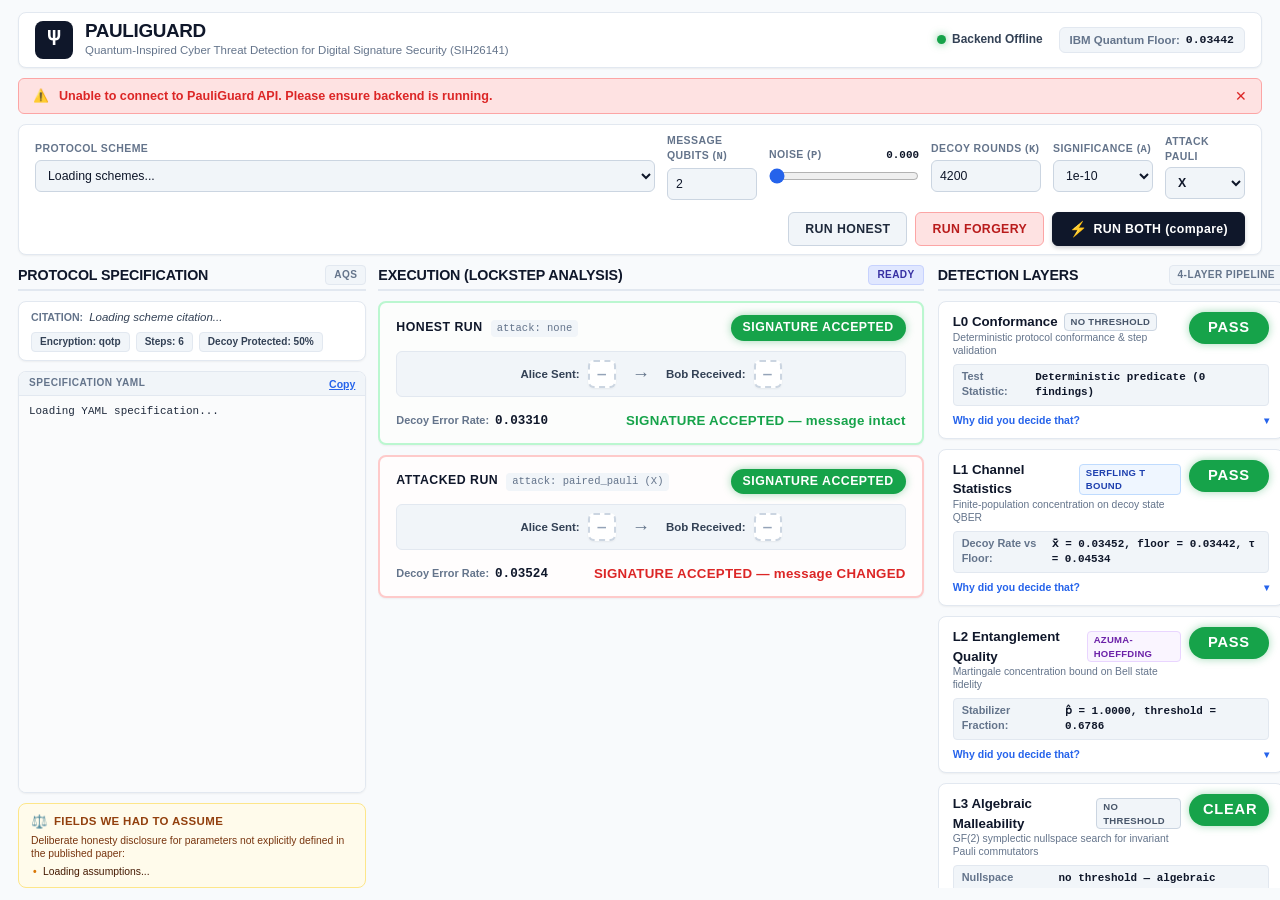
==== web/index.html @ 17b9b536 "feat(ui): offline demo interface + final session state Three-column demo UI (spec / lockstep executi" ====
<!DOCTYPE html>
<html lang="en">
<head>
  <meta charset="UTF-8">
  <meta name="viewport" content="width=device-width, initial-scale=1.0">
  <title>PauliGuard — Quantum Signature Threat Detection</title>
  <link rel="stylesheet" href="styles.css">
</head>
<body>
  <div id="app" class="app-container">

    <!-- TOP HEADER & SYSTEM STATUS -->
    <header class="top-header">
      <div class="brand-group">
        <div class="logo-badge">Ψ</div>
        <div>
          <h1 class="brand-title">PAULIGUARD</h1>
          <p class="brand-subtitle">Quantum-Inspired Cyber Threat Detection for Digital Signature Security (SIH26141)</p>
        </div>
      </div>
      <div class="system-status" id="systemStatus">
        <div class="status-indicator">
          <span class="status-dot online"></span>
          <span id="backendStatus">Backend Online</span>
        </div>
        <div class="floor-badge" id="floorBadge" title="Measured QPU Hardware Floor">
          <span class="floor-label">IBM Quantum Floor:</span>
          <span class="floor-value mono" id="floorValue">0.03442</span>
        </div>
      </div>
    </header>

    <!-- GLOBAL ERROR NOTIFICATION -->
    <div id="globalError" class="global-error hidden" role="alert">
      <span class="error-icon">⚠️</span>
      <span id="errorMessage" class="error-message">Error message</span>
      <button id="dismissErrorBtn" class="btn-icon" aria-label="Dismiss error">✕</button>
    </div>

    <!-- CONTROLS BAR -->
    <section class="controls-bar" aria-label="Protocol and Execution Controls">
      <div class="control-item control-item-scheme">
        <label for="schemeSelect" class="control-label">Protocol Scheme</label>
        <select id="schemeSelect" class="select-input" aria-label="Select Protocol Scheme">
          <option value="" disabled selected>Loading schemes...</option>
        </select>
      </div>

      <div class="control-item control-item-qubits">
        <label for="qubitsInput" class="control-label">Message Qubits (<span class="mono">n</span>)</label>
        <input type="number" id="qubitsInput" class="number-input mono" min="2" max="6" value="2" step="1">
      </div>

      <div class="control-item control-item-noise">
        <div class="slider-header">
          <label for="noiseSlider" class="control-label">Noise (<span class="mono">p</span>)</label>
          <span id="noiseDisplay" class="slider-val mono">0.000</span>
        </div>
        <input type="range" id="noiseSlider" class="range-input" min="0" max="0.05" step="0.001" value="0.000">
      </div>

      <div class="control-item control-item-decoy">
        <label for="decoyInput" class="control-label">Decoy Rounds (<span class="mono">k</span>)</label>
        <input type="number" id="decoyInput" class="number-input mono" min="400" max="8000" step="100" value="4200">
      </div>

      <div class="control-item control-item-alpha">
        <label for="alphaSelect" class="control-label">Significance (<span class="mono">α</span>)</label>
        <select id="alphaSelect" class="select-input mono">
          <option value="1e-3">1e-3</option>
          <option value="1e-6">1e-6</option>
          <option value="1e-10" selected>1e-10</option>
        </select>
      </div>

      <div class="control-item control-item-pauli">
        <label for="pauliSelect" class="control-label">Attack Pauli</label>
        <select id="pauliSelect" class="select-input mono bold">
          <option value="X" selected>X</option>
          <option value="Y">Y</option>
          <option value="Z">Z</option>
        </select>
      </div>

      <div class="control-actions">
        <button id="btnRunHonest" class="btn btn-secondary" title="Execute Honest Protocol Run">
          RUN HONEST
        </button>
        <button id="btnRunForgery" class="btn btn-danger" title="Execute Paired-Pauli Forgery Run">
          RUN FORGERY
        </button>
        <button id="btnRunCompare" class="btn btn-primary" title="Execute Honest & Forged Lockstep Comparison">
          <span class="btn-bolt">⚡</span> RUN BOTH (compare)
        </button>
      </div>
    </section>

    <!-- MAIN THREE-COLUMN LAYOUT -->
    <main class="main-layout">

      <!-- LEFT COLUMN: PROTOCOL SPECIFICATION -->
      <section class="column column-left" aria-labelledby="colSpecHeading">
        <div class="column-header">
          <h2 id="colSpecHeading" class="column-title">Protocol Specification</h2>
          <span id="specFamilyBadge" class="badge badge-neutral">AQS</span>
        </div>

        <div class="spec-meta-card">
          <div class="spec-meta-row">
            <span class="meta-label">Citation:</span>
            <div id="specCitation" class="spec-citation">Loading scheme citation...</div>
          </div>
          <div class="spec-tags-row" id="specTagsRow">
            <span class="tag-pill" id="specEncryptionTag">Encryption: qotp</span>
            <span class="tag-pill" id="specStepsTag">Steps: 6</span>
            <span class="tag-pill" id="specDecoyTag">Decoy Protected: 50%</span>
          </div>
        </div>

        <!-- SPEC YAML PANE -->
        <div class="pane-container">
          <div class="pane-header">
            <span class="pane-title">SPECIFICATION YAML</span>
            <button id="btnCopyYaml" class="btn-link" title="Copy YAML to clipboard">Copy</button>
          </div>
          <pre id="yamlSpecPane" class="yaml-pane mono">Loading YAML specification...</pre>
        </div>

        <!-- HONESTY DISPLAY: ASSUMED FIELDS -->
        <div class="assumed-fields-card">
          <div class="assumed-header">
            <span class="honesty-icon">⚖️</span>
            <h3 class="assumed-title">Fields we had to assume</h3>
          </div>
          <p class="assumed-desc">Deliberate honesty disclosure for parameters not explicitly defined in the published paper:</p>
          <ul id="assumedFieldsList" class="assumed-list">
            <li class="assumed-item">Loading assumptions...</li>
          </ul>
        </div>

        <!-- SPEC VALIDATION WARNINGS (IF ANY) -->
        <div id="specWarningsContainer" class="warnings-container hidden">
          <div class="warning-title">⚠️ Specification Warnings</div>
          <ul id="specWarningsList" class="warnings-list"></ul>
        </div>
      </section>

      <!-- CENTRE COLUMN: EXECUTION & THE MONEY SHOT -->
      <section class="column column-centre" aria-labelledby="colExecHeading">
        <div class="column-header">
          <h2 id="colExecHeading" class="column-title">Execution (Lockstep Analysis)</h2>
          <span id="runModeBadge" class="badge badge-accent">Ready</span>
        </div>

        <!-- THE MONEY SHOT BANNER -->
        <div id="moneyShotBanner" class="money-shot-banner hidden" role="region" aria-label="Attack Detection Verdict">
          <div class="money-shot-inner">
            <div class="money-shot-top-tag">
              <span class="money-shot-tag-pill">CRITICAL FINDING</span>
              <span class="money-shot-tag-alert">STRUCTURAL BLINDNESS IDENTIFIED</span>
            </div>
            <div class="money-shot-text">
              SIGNATURE ACCEPTED &nbsp;•&nbsp; MESSAGE CHANGED &nbsp;•&nbsp; L0/L1/L2 SAW NOTHING
            </div>
            <div class="money-shot-subtext">
              decoy error rates identical — statistically indistinguishable
              <span id="moneyShotQberDetail" class="mono">(honest: 0.03310 vs forged: 0.03524 · within Serfling threshold τ)</span>
            </div>
          </div>
        </div>

        <!-- HONEST RUN PANEL (TOP) -->
        <div id="honestPanel" class="exec-panel exec-panel-honest">
          <div class="exec-panel-header">
            <div class="panel-tag-group">
              <span class="panel-run-type">HONEST RUN</span>
              <span class="panel-attack-label mono" id="honestAttackLabel">attack: none</span>
            </div>
            <div id="honestStatusBadge" class="panel-status-pill pill-pass">SIGNATURE ACCEPTED</div>
          </div>

          <div class="message-flow">
            <div class="message-box">
              <span class="message-label">Alice Sent:</span>
              <div id="honestAliceChips" class="chips-container">
                <span class="chip chip-empty">—</span>
              </div>
            </div>
            <div class="flow-arrow">→</div>
            <div class="message-box">
              <span class="message-label">Bob Received:</span>
              <div id="honestBobChips" class="chips-container">
                <span class="chip chip-empty">—</span>
              </div>
            </div>
          </div>

          <div class="panel-footer">
            <div class="rate-stat">
              <span class="rate-label">Decoy Error Rate:</span>
              <span id="honestDecoyRate" class="rate-val mono">0.03310</span>
            </div>
            <div id="honestStatusText" class="status-summary-text text-intact">
              SIGNATURE ACCEPTED — message intact
            </div>
          </div>
        </div>

        <!-- ATTACKED RUN PANEL (BOTTOM) -->
        <div id="attackedPanel" class="exec-panel exec-panel-attacked">
          <div class="exec-panel-header">
            <div class="panel-tag-group">
              <span class="panel-run-type">ATTACKED RUN</span>
              <span class="panel-attack-label mono" id="attackedAttackLabel">attack: paired_pauli (X)</span>
            </div>
            <div id="attackedStatusBadge" class="panel-status-pill pill-pass">SIGNATURE ACCEPTED</div>
          </div>

          <div class="message-flow">
            <div class="message-box">
              <span class="message-label">Alice Sent:</span>
              <div id="forgedAliceChips" class="chips-container">
                <span class="chip chip-empty">—</span>
              </div>
            </div>
            <div class="flow-arrow">→</div>
            <div class="message-box">
              <span class="message-label">Bob Received:</span>
              <div id="forgedBobChips" class="chips-container">
                <span class="chip chip-empty">—</span>
              </div>
            </div>
          </div>

          <div class="panel-footer">
            <div class="rate-stat">
              <span class="rate-label">Decoy Error Rate:</span>
              <span id="forgedDecoyRate" class="rate-val mono">0.03524</span>
            </div>
            <div id="attackedStatusText" class="status-summary-text text-changed">
              SIGNATURE ACCEPTED — message CHANGED
            </div>
          </div>
        </div>

        <!-- CERTIFICATE PANEL (APPEARS ONLY WHEN L3 FIRES) -->
        <div id="certificatePanel" class="certificate-panel hidden" role="region" aria-label="Algebraic Malleability Certificate">
          <div class="cert-header">
            <div class="cert-title-group">
              <span class="cert-icon">📜</span>
              <h3 class="cert-title">Layer 3 Algebraic Malleability Certificate</h3>
            </div>
            <span class="cert-badge">CONFIRMED BY EXECUTION</span>
          </div>

          <div class="cert-grid">
            <div class="cert-stat-item">
              <span class="cert-stat-label">Witness Pauli (<span class="mono">U</span>)</span>
              <span id="certWitnessPauli" class="cert-stat-value mono bold text-danger">+XI</span>
            </div>
            <div class="cert-stat-item">
              <span class="cert-stat-label">Required Signature (<span class="mono">V</span>)</span>
              <span id="certSignaturePauli" class="cert-stat-value mono bold text-danger">+XI</span>
            </div>
            <div class="cert-stat-item">
              <span class="cert-stat-label">Malleability Dimension</span>
              <span id="certMalleabilityDim" class="cert-stat-value mono bold">4</span>
            </div>
            <div class="cert-stat-item">
              <span class="cert-stat-label">Success Probability</span>
              <span id="certSuccessProb" class="cert-stat-value mono bold text-danger">1.0 (100%)</span>
            </div>
            <div class="cert-stat-item cert-stat-span2">
              <span class="cert-stat-label">Execution Confirmation</span>
              <span id="certExecutionSummary" class="cert-stat-value mono text-success">Confirmed: 16/16 accepted, 16/16 message changed</span>
            </div>
            <div class="cert-stat-item cert-stat-span2">
              <span class="cert-stat-label">Target Predicate & Signs</span>
              <span id="certPredicateSigns" class="cert-stat-value mono">E_{k}|P> == |S> &nbsp;·&nbsp; signs: [-1, 1]</span>
            </div>
          </div>

          <div class="cert-explanation-box">
            <span class="cert-subheading">Plain English Analysis:</span>
            <p id="certExplanation" class="cert-explanation-text">—</p>
          </div>

          <!-- MANDATORY HONESTY CAVEAT: SOUND, NOT COMPLETE -->
          <div class="cert-caveat-box">
            <div class="caveat-header">
              <span class="caveat-badge">HONESTY STATEMENT · SOUND, NOT COMPLETE</span>
            </div>
            <p id="certCaveat" class="caveat-text">
              L3 is sound, not complete. This certificate proves the existence of an algebraic attack,
              but "no malleability found" is NOT a proof of security. The search covers the Pauli group
              modulo phase only; a general adversary may use an arbitrary CPTP map outside this search.
            </p>
          </div>
        </div>

      </section>

      <!-- RIGHT COLUMN: DETECTION LAYERS -->
      <section class="column column-right" aria-labelledby="colLayersHeading">
        <div class="column-header">
          <h2 id="colLayersHeading" class="column-title">Detection Layers</h2>
          <span class="badge badge-neutral">4-Layer Pipeline</span>
        </div>

        <div class="layers-container">

          <!-- L0 CARD: CONFORMANCE -->
          <div id="cardL0" class="layer-card">
            <div class="layer-card-top">
              <div>
                <div class="layer-id-row">
                  <h3 class="layer-name">L0 Conformance</h3>
                  <span class="threshold-pill">no threshold</span>
                </div>
                <p class="layer-desc">Deterministic protocol conformance & step validation</p>
              </div>
              <div id="pillL0" class="layer-status-pill pill-pass">PASS</div>
            </div>

            <div class="layer-stat-row">
              <span class="stat-caption">Test Statistic:</span>
              <span id="statL0" class="stat-value mono">Deterministic predicate (0 findings)</span>
            </div>

            <div class="derivation-accordion">
              <button class="btn-toggle-derivation" data-target="derivationL0" aria-expanded="false">
                <span>Why did you decide that?</span>
                <span class="toggle-icon">▾</span>
              </button>
              <div id="derivationL0" class="derivation-body hidden mono">
                no threshold - deterministic predicate
              </div>
            </div>
          </div>

          <!-- L1 CARD: CHANNEL STATISTICS -->
          <div id="cardL1" class="layer-card">
            <div class="layer-card-top">
              <div>
                <div class="layer-id-row">
                  <h3 class="layer-name">L1 Channel Statistics</h3>
                  <span class="threshold-pill threshold-pill-serfling">Serfling τ Bound</span>
                </div>
                <p class="layer-desc">Finite-population concentration on decoy state QBER</p>
              </div>
              <div id="pillL1" class="layer-status-pill pill-pass">PASS</div>
            </div>

            <div class="layer-stat-row">
              <span class="stat-caption">Decoy Rate vs Floor:</span>
              <span id="statL1" class="stat-value mono">x̄ = 0.03452, floor = 0.03442, τ = 0.04534</span>
            </div>

            <div class="derivation-accordion">
              <button class="btn-toggle-derivation" data-target="derivationL1" aria-expanded="false">
                <span>Why did you decide that?</span>
                <span class="toggle-icon">▾</span>
              </button>
              <div id="derivationL1" class="derivation-body hidden mono">
                Awaiting execution...
              </div>
            </div>
          </div>

          <!-- L2 CARD: ENTANGLEMENT QUALITY -->
          <div id="cardL2" class="layer-card">
            <div class="layer-card-top">
              <div>
                <div class="layer-id-row">
                  <h3 class="layer-name">L2 Entanglement Quality</h3>
                  <span class="threshold-pill threshold-pill-azuma">Azuma-Hoeffding</span>
                </div>
                <p class="layer-desc">Martingale concentration bound on Bell state fidelity</p>
              </div>
              <div id="pillL2" class="layer-status-pill pill-pass">PASS</div>
            </div>

            <div class="layer-stat-row">
              <span class="stat-caption">Stabilizer Fraction:</span>
              <span id="statL2" class="stat-value mono">p̂ = 1.0000, threshold = 0.6786</span>
            </div>

            <div class="derivation-accordion">
              <button class="btn-toggle-derivation" data-target="derivationL2" aria-expanded="false">
                <span>Why did you decide that?</span>
                <span class="toggle-icon">▾</span>
              </button>
              <div id="derivationL2" class="derivation-body hidden mono">
                Awaiting execution...
              </div>
            </div>
          </div>

          <!-- L3 CARD: ALGEBRAIC MALLEABILITY -->
          <div id="cardL3" class="layer-card">
            <div class="layer-card-top">
              <div>
                <div class="layer-id-row">
                  <h3 class="layer-name">L3 Algebraic Malleability</h3>
                  <span class="threshold-pill">no threshold</span>
                </div>
                <p class="layer-desc">GF(2) symplectic nullspace search for invariant Pauli commutators</p>
              </div>
              <div id="pillL3" class="layer-status-pill pill-pass">CLEAR</div>
            </div>

            <!-- L3 LIVE STAT / SUMMARY -->
            <div class="layer-stat-row">
              <span class="stat-caption">Nullspace Status:</span>
              <span id="statL3" class="stat-value mono">no threshold — algebraic search</span>
            </div>

            <!-- L3 CERTIFICATE PREVIEW (EXPANDS WHEN MALLEABILITY DETECTED) -->
            <div id="l3CertSummary" class="l3-cert-summary hidden">
              <div class="l3-summary-grid">
                <div class="l3-summary-item">
                  <span class="l3-label">Witness:</span>
                  <span id="l3WitnessText" class="mono bold text-danger">+XI</span>
                </div>
                <div class="l3-summary-item">
                  <span class="l3-label">Required V:</span>
                  <span id="l3VText" class="mono bold text-danger">+XI</span>
                </div>
                <div class="l3-summary-item">
                  <span class="l3-label">Malleability Dim:</span>
                  <span id="l3DimText" class="mono bold">4</span>
                </div>
                <div class="l3-summary-item">
                  <span class="l3-label">Success Prob:</span>
                  <span id="l3ProbText" class="mono bold text-danger">1.0 (100%)</span>
                </div>
              </div>
              <div id="l3ExecConfirmText" class="l3-confirm-line mono text-success">
                Confirmed by execution: 16/16 accepted, 16/16 message changed
              </div>
            </div>

            <div class="derivation-accordion">
              <button class="btn-toggle-derivation" data-target="derivationL3" aria-expanded="false">
                <span>Why did you decide that?</span>
                <span class="toggle-icon">▾</span>
              </button>
              <div id="derivationL3" class="derivation-body hidden mono">
                no threshold - algebraic search
              </div>
            </div>
          </div>

        </div>
      </section>

    </main>

  </div>

  <script src="app.js"></script>
</body>
</html>
---- web/styles.css ----
/* ==========================================================================
   PAULIGUARD — STYLESHEET
   Light, clean, high-contrast, zero-external-dependency, system font stack.
   Optimized for 40-second live demonstration clarity & 2-meter legibility.
   ========================================================================== */

:root {
  /* Colors */
  --bg-app: #f8fafc;
  --bg-card: #ffffff;
  --bg-subtle: #f1f5f9;
  --bg-hover: #e2e8f0;
  
  --border-light: #e2e8f0;
  --border-strong: #cbd5e1;
  --border-dark: #94a3b8;

  --text-primary: #0f172a;
  --text-secondary: #334155;
  --text-muted: #64748b;
  --text-light: #94a3b8;

  /* State colors */
  --green-text: #16a34a;
  --green-bg: #dcfce7;
  --green-border: #86efac;
  --green-pill-bg: #16a34a;
  --green-pill-text: #ffffff;

  --red-text: #dc2626;
  --red-bg: #fee2e2;
  --red-border: #fca5a5;
  --red-pill-bg: #dc2626;
  --red-pill-text: #ffffff;

  --blue-primary: #2563eb;
  --blue-hover: #1d4ed8;
  --blue-subtle: #eff6ff;

  --amber-bg: #fef3c7;
  --amber-text: #92400e;
  --amber-border: #fcd34d;

  /* System Fonts */
  --font-sans: -apple-system, BlinkMacSystemFont, "Segoe UI", Roboto, Helvetica, Arial, sans-serif, "Apple Color Emoji", "Segoe UI Emoji";
  --font-mono: ui-monospace, "SF Mono", SFMono-Regular, Menlo, Monaco, Consolas, "Liberation Mono", "Courier New", monospace;

  /* Shadows */
  --shadow-sm: 0 1px 2px 0 rgba(0, 0, 0, 0.05);
  --shadow-md: 0 4px 6px -1px rgba(0, 0, 0, 0.1), 0 2px 4px -2px rgba(0, 0, 0, 0.05);
  --shadow-lg: 0 10px 15px -3px rgba(0, 0, 0, 0.1), 0 4px 6px -4px rgba(0, 0, 0, 0.05);
}

/* Box sizing & Base */
*, *::before, *::after {
  box-sizing: border-box;
  margin: 0;
  padding: 0;
}

html, body {
  height: 100%;
  font-family: var(--font-sans);
  font-size: 14px;
  line-height: 1.45;
  color: var(--text-primary);
  background-color: var(--bg-app);
  -webkit-font-smoothing: antialiased;
}

.mono {
  font-family: var(--font-mono);
}

.bold {
  font-weight: 700;
}

.hidden {
  display: none !important;
}

/* App Container */
.app-container {
  display: flex;
  flex-direction: column;
  height: 100vh;
  max-width: 1920px;
  margin: 0 auto;
  padding: 12px 18px;
  gap: 10px;
}

/* ==========================================================================
   TOP HEADER
   ========================================================================== */
.top-header {
  display: flex;
  justify-content: space-between;
  align-items: center;
  padding: 8px 16px;
  background-color: var(--bg-card);
  border: 1px solid var(--border-light);
  border-radius: 8px;
  box-shadow: var(--shadow-sm);
}

.brand-group {
  display: flex;
  align-items: center;
  gap: 12px;
}

.logo-badge {
  display: flex;
  align-items: center;
  justify-content: center;
  width: 38px;
  height: 38px;
  background-color: #0f172a;
  color: #ffffff;
  font-size: 22px;
  font-weight: 700;
  font-family: var(--font-mono);
  border-radius: 8px;
  user-select: none;
}

.brand-title {
  font-size: 1.35rem;
  font-weight: 800;
  letter-spacing: -0.02em;
  color: var(--text-primary);
  line-height: 1.1;
}

.brand-subtitle {
  font-size: 0.82rem;
  color: var(--text-muted);
  font-weight: 500;
}

.system-status {
  display: flex;
  align-items: center;
  gap: 16px;
}

.status-indicator {
  display: flex;
  align-items: center;
  gap: 6px;
  font-size: 0.85rem;
  font-weight: 600;
  color: var(--text-secondary);
}

.status-dot {
  width: 9px;
  height: 9px;
  border-radius: 50%;
  background-color: #94a3b8;
}

.status-dot.online {
  background-color: var(--green-text);
  box-shadow: 0 0 8px rgba(22, 163, 74, 0.6);
}

.floor-badge {
  display: flex;
  align-items: center;
  gap: 6px;
  background-color: var(--bg-subtle);
  border: 1px solid var(--border-light);
  padding: 4px 10px;
  border-radius: 6px;
  font-size: 0.82rem;
}

.floor-label {
  color: var(--text-muted);
  font-weight: 600;
}

.floor-value {
  color: var(--text-primary);
  font-weight: 700;
}

/* Global error notice */
.global-error {
  display: flex;
  align-items: center;
  gap: 10px;
  background-color: var(--red-bg);
  border: 1px solid var(--red-border);
  color: var(--red-text);
  padding: 8px 14px;
  border-radius: 6px;
  font-size: 0.9rem;
  font-weight: 600;
}

.global-error .btn-icon {
  margin-left: auto;
  background: none;
  border: none;
  font-size: 1rem;
  cursor: pointer;
  color: var(--red-text);
}

/* ==========================================================================
   CONTROLS BAR
   ========================================================================== */
.controls-bar {
  display: flex;
  flex-wrap: wrap;
  align-items: center;
  gap: 12px;
  background-color: var(--bg-card);
  padding: 8px 16px;
  border: 1px solid var(--border-light);
  border-radius: 8px;
  box-shadow: var(--shadow-sm);
}

.control-item {
  display: flex;
  flex-direction: column;
  gap: 3px;
}

.control-item-scheme {
  min-width: 170px;
  flex: 1 1 auto;
}

.control-item-qubits {
  width: 90px;
}

.control-item-noise {
  width: 150px;
}

.control-item-decoy {
  width: 110px;
}

.control-item-alpha {
  width: 100px;
}

.control-item-pauli {
  width: 80px;
}

.control-label {
  font-size: 0.75rem;
  font-weight: 700;
  text-transform: uppercase;
  letter-spacing: 0.04em;
  color: var(--text-muted);
}

.slider-header {
  display: flex;
  justify-content: space-between;
  align-items: baseline;
}

.slider-val {
  font-size: 0.78rem;
  font-weight: 700;
  color: var(--text-primary);
}

.select-input,
.number-input {
  height: 32px;
  padding: 2px 8px;
  font-family: inherit;
  font-size: 0.88rem;
  color: var(--text-primary);
  background-color: var(--bg-subtle);
  border: 1px solid var(--border-strong);
  border-radius: 6px;
  outline: none;
  transition: border-color 0.15s ease;
}

.select-input:focus,
.number-input:focus,
.range-input:focus {
  border-color: var(--blue-primary);
  box-shadow: 0 0 0 2px rgba(37, 99, 235, 0.15);
}

.range-input {
  height: 20px;
  accent-color: var(--blue-primary);
  cursor: pointer;
}

.control-actions {
  display: flex;
  align-items: center;
  gap: 8px;
  margin-left: auto;
}

.btn {
  display: inline-flex;
  align-items: center;
  justify-content: center;
  gap: 6px;
  height: 34px;
  padding: 0 16px;
  font-family: inherit;
  font-size: 0.88rem;
  font-weight: 700;
  letter-spacing: 0.03em;
  border-radius: 6px;
  border: 1px solid transparent;
  cursor: pointer;
  transition: all 0.15s ease;
  user-select: none;
  white-space: nowrap;
}

.btn:active {
  transform: translateY(1px);
}

.btn:disabled {
  opacity: 0.5;
  cursor: not-allowed;
  transform: none;
}

.btn-secondary {
  background-color: #f1f5f9;
  color: #1e293b;
  border-color: #cbd5e1;
}

.btn-secondary:hover:not(:disabled) {
  background-color: #e2e8f0;
  border-color: #94a3b8;
}

.btn-danger {
  background-color: #fee2e2;
  color: #b91c1c;
  border-color: #fca5a5;
}

.btn-danger:hover:not(:disabled) {
  background-color: #fecaca;
  border-color: #f87171;
}

.btn-primary {
  background-color: #0f172a;
  color: #ffffff;
  border-color: #0f172a;
  box-shadow: 0 2px 4px rgba(15, 23, 42, 0.2);
}

.btn-primary:hover:not(:disabled) {
  background-color: #1e293b;
  box-shadow: 0 4px 6px rgba(15, 23, 42, 0.3);
}

.btn-bolt {
  color: #facc15;
  font-size: 1.05rem;
}

.btn-link {
  background: none;
  border: none;
  color: var(--blue-primary);
  font-size: 0.75rem;
  font-weight: 600;
  cursor: pointer;
  text-decoration: underline;
}

.btn-link:hover {
  color: var(--blue-hover);
}

/* ==========================================================================
   MAIN THREE-COLUMN LAYOUT
   ========================================================================== */
.main-layout {
  display: grid;
  grid-template-columns: 28% 44% 28%;
  gap: 12px;
  flex: 1 1 auto;
  min-height: 0;
}

.column {
  display: flex;
  flex-direction: column;
  gap: 10px;
  min-height: 0;
}

.column-header {
  display: flex;
  justify-content: space-between;
  align-items: center;
  padding-bottom: 4px;
  border-bottom: 2px solid var(--border-light);
}

.column-title {
  font-size: 1.02rem;
  font-weight: 800;
  letter-spacing: -0.01em;
  color: var(--text-primary);
  text-transform: uppercase;
}

.badge {
  display: inline-block;
  padding: 2px 8px;
  font-size: 0.72rem;
  font-weight: 700;
  text-transform: uppercase;
  letter-spacing: 0.04em;
  border-radius: 4px;
}

.badge-neutral {
  background-color: var(--bg-subtle);
  color: var(--text-muted);
  border: 1px solid var(--border-light);
}

.badge-accent {
  background-color: #e0e7ff;
  color: #3730a3;
  border: 1px solid #c7d2fe;
}

/* ==========================================================================
   LEFT COLUMN: PROTOCOL SPECIFICATION
   ========================================================================== */
.spec-meta-card {
  background-color: var(--bg-card);
  border: 1px solid var(--border-light);
  border-radius: 8px;
  padding: 8px 12px;
  display: flex;
  flex-direction: column;
  gap: 6px;
  box-shadow: var(--shadow-sm);
}

.spec-meta-row {
  display: flex;
  align-items: baseline;
  gap: 6px;
}

.meta-label {
  font-size: 0.76rem;
  font-weight: 700;
  color: var(--text-muted);
  text-transform: uppercase;
}

.spec-citation {
  font-size: 0.82rem;
  color: var(--text-secondary);
  line-height: 1.3;
  font-style: italic;
}

.spec-tags-row {
  display: flex;
  flex-wrap: wrap;
  gap: 6px;
}

.tag-pill {
  font-size: 0.72rem;
  font-weight: 600;
  background-color: var(--bg-subtle);
  color: var(--text-secondary);
  padding: 2px 8px;
  border-radius: 4px;
  border: 1px solid var(--border-light);
}

/* Monospace YAML Pane */
.pane-container {
  display: flex;
  flex-direction: column;
  flex: 1 1 0;
  min-height: 140px;
  background-color: var(--bg-card);
  border: 1px solid var(--border-light);
  border-radius: 8px;
  overflow: hidden;
  box-shadow: var(--shadow-sm);
}

.pane-header {
  display: flex;
  justify-content: space-between;
  align-items: center;
  padding: 4px 10px;
  background-color: var(--bg-subtle);
  border-bottom: 1px solid var(--border-light);
}

.pane-title {
  font-size: 0.72rem;
  font-weight: 700;
  letter-spacing: 0.05em;
  color: var(--text-muted);
}

.yaml-pane {
  flex: 1 1 auto;
  padding: 8px 10px;
  font-size: 0.78rem;
  line-height: 1.4;
  color: #1e293b;
  background-color: #fafbfc;
  overflow: auto;
  white-space: pre;
}

/* Assumed Fields (Honesty Disclosure) */
.assumed-fields-card {
  background-color: #fffbeb;
  border: 1px solid #fde68a;
  border-radius: 8px;
  padding: 8px 12px;
  display: flex;
  flex-direction: column;
  gap: 4px;
}

.assumed-header {
  display: flex;
  align-items: center;
  gap: 6px;
}

.honesty-icon {
  font-size: 0.95rem;
}

.assumed-title {
  font-size: 0.82rem;
  font-weight: 800;
  color: #92400e;
  text-transform: uppercase;
  letter-spacing: 0.03em;
}

.assumed-desc {
  font-size: 0.74rem;
  color: #78350f;
  line-height: 1.2;
}

.assumed-list {
  list-style-type: none;
  padding-left: 0;
  display: flex;
  flex-direction: column;
  gap: 3px;
  margin-top: 2px;
}

.assumed-item {
  font-size: 0.74rem;
  color: #451a03;
  line-height: 1.25;
  position: relative;
  padding-left: 12px;
}

.assumed-item::before {
  content: "•";
  position: absolute;
  left: 2px;
  color: #d97706;
  font-weight: bold;
}

.warnings-container {
  background-color: #fee2e2;
  border: 1px solid #fca5a5;
  border-radius: 6px;
  padding: 6px 10px;
  font-size: 0.75rem;
}

.warning-title {
  font-weight: 700;
  color: #991b1b;
  margin-bottom: 2px;
}

.warnings-list {
  padding-left: 16px;
  color: #7f1d1d;
}

/* ==========================================================================
   CENTRE COLUMN: EXECUTION & THE MONEY SHOT
   ========================================================================== */
.column-centre {
  overflow-y: auto;
  padding-right: 2px;
}

/* THE MONEY SHOT BANNER */
.money-shot-banner {
  background: linear-gradient(135deg, #7f1d1d 0%, #b91c1c 50%, #991b1b 100%);
  border: 2px solid #ef4444;
  border-radius: 8px;
  padding: 10px 14px;
  box-shadow: 0 4px 12px rgba(220, 38, 38, 0.35);
  animation: pulse-border 2s infinite ease-in-out;
}

@keyframes pulse-border {
  0%, 100% { box-shadow: 0 0 0 0 rgba(239, 68, 68, 0.4); }
  50% { box-shadow: 0 0 0 4px rgba(239, 68, 68, 0.7); }
}

.money-shot-inner {
  display: flex;
  flex-direction: column;
  gap: 4px;
}

.money-shot-top-tag {
  display: flex;
  align-items: center;
  gap: 8px;
}

.money-shot-tag-pill {
  background-color: #fef08a;
  color: #713f12;
  font-size: 0.68rem;
  font-weight: 800;
  padding: 1px 6px;
  border-radius: 4px;
  letter-spacing: 0.05em;
}

.money-shot-tag-alert {
  color: #fca5a5;
  font-size: 0.74rem;
  font-weight: 700;
  letter-spacing: 0.04em;
}

.money-shot-text {
  font-size: 1.12rem;
  font-weight: 900;
  color: #ffffff;
  letter-spacing: 0.02em;
  text-shadow: 0 1px 2px rgba(0, 0, 0, 0.4);
  line-height: 1.25;
}

.money-shot-subtext {
  font-size: 0.82rem;
  color: #fecaca;
  font-weight: 500;
}

/* Execution Panels (Honest & Attacked) */
.exec-panel {
  background-color: var(--bg-card);
  border: 2px solid var(--border-light);
  border-radius: 8px;
  padding: 12px 16px;
  display: flex;
  flex-direction: column;
  gap: 10px;
  box-shadow: var(--shadow-sm);
  transition: all 0.2s ease;
}

.exec-panel-honest {
  border-color: #bbf7d0;
  background-color: #fcfdfc;
}

.exec-panel-attacked {
  border-color: #fecaca;
  background-color: #fffdfd;
}

.exec-panel-header {
  display: flex;
  justify-content: space-between;
  align-items: center;
}

.panel-tag-group {
  display: flex;
  align-items: baseline;
  gap: 8px;
}

.panel-run-type {
  font-size: 0.88rem;
  font-weight: 800;
  letter-spacing: 0.04em;
  color: var(--text-primary);
}

.panel-attack-label {
  font-size: 0.75rem;
  color: var(--text-muted);
  background-color: var(--bg-subtle);
  padding: 1px 6px;
  border-radius: 4px;
}

.panel-status-pill {
  padding: 4px 12px;
  font-size: 0.88rem;
  font-weight: 800;
  letter-spacing: 0.04em;
  border-radius: 9999px;
  text-align: center;
  user-select: none;
  white-space: nowrap;
}

/* Message Flow & Chips */
.message-flow {
  display: flex;
  align-items: center;
  justify-content: center;
  gap: 16px;
  padding: 8px 12px;
  background-color: var(--bg-subtle);
  border-radius: 6px;
  border: 1px solid var(--border-light);
}

.message-box {
  display: flex;
  align-items: center;
  gap: 8px;
}

.message-label {
  font-size: 0.82rem;
  font-weight: 700;
  color: var(--text-secondary);
}

.chips-container {
  display: flex;
  align-items: center;
  gap: 6px;
}

.chip {
  display: inline-flex;
  align-items: center;
  justify-content: center;
  width: 28px;
  height: 28px;
  background-color: #ffffff;
  border: 2px solid var(--border-strong);
  border-radius: 6px;
  font-family: var(--font-mono);
  font-size: 1rem;
  font-weight: 800;
  color: var(--text-primary);
  box-shadow: 0 1px 2px rgba(0, 0, 0, 0.05);
  transition: all 0.2s ease;
}

.chip-empty {
  color: var(--text-light);
  border-style: dashed;
}

/* DIFFERING BIT CHIP HIGHLIGHT (Crucial requirement) */
.chip-changed {
  background-color: #fee2e2 !important;
  border-color: #dc2626 !important;
  color: #dc2626 !important;
  box-shadow: 0 0 0 3px rgba(220, 38, 38, 0.35) !important;
  transform: scale(1.08);
  animation: pulse-chip 1.5s infinite alternate;
}

@keyframes pulse-chip {
  0% { transform: scale(1.05); box-shadow: 0 0 0 2px rgba(220, 38, 38, 0.3); }
  100% { transform: scale(1.15); box-shadow: 0 0 0 5px rgba(220, 38, 38, 0.5); }
}

.flow-arrow {
  font-size: 1.3rem;
  font-weight: 800;
  color: var(--text-muted);
  user-select: none;
}

.panel-footer {
  display: flex;
  justify-content: space-between;
  align-items: center;
  padding-top: 4px;
}

.rate-stat {
  display: flex;
  align-items: baseline;
  gap: 6px;
}

.rate-label {
  font-size: 0.78rem;
  font-weight: 600;
  color: var(--text-muted);
}

.rate-val {
  font-size: 0.9rem;
  font-weight: 700;
  color: var(--text-primary);
}

.status-summary-text {
  font-size: 0.95rem;
  font-weight: 800;
  letter-spacing: 0.02em;
}

.text-intact {
  color: var(--green-text);
}

.text-changed {
  color: var(--red-text);
}

.text-neutral {
  color: var(--text-muted);
}

/* ==========================================================================
   CERTIFICATE PANEL (Expands when L3 fires)
   ========================================================================== */
.certificate-panel {
  background-color: var(--bg-card);
  border: 2px solid #ef4444;
  border-radius: 8px;
  padding: 12px 16px;
  display: flex;
  flex-direction: column;
  gap: 10px;
  box-shadow: 0 4px 10px rgba(239, 68, 68, 0.15);
  animation: fadeIn 0.3s ease;
}

@keyframes fadeIn {
  from { opacity: 0; transform: translateY(4px); }
  to { opacity: 1; transform: translateY(0); }
}

.cert-header {
  display: flex;
  justify-content: space-between;
  align-items: center;
  padding-bottom: 6px;
  border-bottom: 1px solid var(--border-light);
}

.cert-title-group {
  display: flex;
  align-items: center;
  gap: 6px;
}

.cert-icon {
  font-size: 1.1rem;
}

.cert-title {
  font-size: 0.95rem;
  font-weight: 800;
  color: #991b1b;
  text-transform: uppercase;
}

.cert-badge {
  font-size: 0.7rem;
  font-weight: 800;
  background-color: var(--green-bg);
  color: var(--green-text);
  border: 1px solid var(--green-border);
  padding: 2px 8px;
  border-radius: 4px;
}

.cert-grid {
  display: grid;
  grid-template-columns: 1fr 1fr;
  gap: 8px;
  background-color: var(--bg-subtle);
  padding: 10px;
  border-radius: 6px;
  border: 1px solid var(--border-light);
}

.cert-stat-item {
  display: flex;
  flex-direction: column;
  gap: 1px;
}

.cert-stat-span2 {
  grid-column: span 2;
}

.cert-stat-label {
  font-size: 0.72rem;
  font-weight: 700;
  text-transform: uppercase;
  color: var(--text-muted);
}

.cert-stat-value {
  font-size: 0.9rem;
  font-weight: 600;
  color: var(--text-primary);
}

.text-danger {
  color: var(--red-text);
}

.text-success {
  color: var(--green-text);
}

.cert-explanation-box {
  display: flex;
  flex-direction: column;
  gap: 3px;
}

.cert-subheading {
  font-size: 0.72rem;
  font-weight: 700;
  text-transform: uppercase;
  color: var(--text-muted);
}

.cert-explanation-text {
  font-size: 0.8rem;
  line-height: 1.35;
  color: var(--text-secondary);
}

/* MANDATORY HONESTY CAVEAT */
.cert-caveat-box {
  background-color: #fff1f2;
  border: 1.5px solid #fda4af;
  border-radius: 6px;
  padding: 8px 12px;
}

.caveat-header {
  margin-bottom: 4px;
}

.caveat-badge {
  font-size: 0.7rem;
  font-weight: 800;
  color: #9f1239;
  letter-spacing: 0.04em;
}

.caveat-text {
  font-size: 0.76rem;
  line-height: 1.35;
  color: #881337;
  font-weight: 500;
}

/* ==========================================================================
   RIGHT COLUMN: DETECTION LAYERS (L0, L1, L2, L3)
   ========================================================================== */
.column-right {
  overflow-y: auto;
  padding-right: 2px;
}

.layers-container {
  display: flex;
  flex-direction: column;
  gap: 10px;
}

.layer-card {
  background-color: var(--bg-card);
  border: 1px solid var(--border-light);
  border-radius: 8px;
  padding: 10px 14px;
  display: flex;
  flex-direction: column;
  gap: 6px;
  box-shadow: var(--shadow-sm);
  transition: all 0.2s ease;
}

.layer-card.card-alert {
  border-color: #f87171;
  background-color: #fffafa;
  box-shadow: 0 2px 8px rgba(220, 38, 38, 0.15);
}

.layer-card-top {
  display: flex;
  justify-content: space-between;
  align-items: flex-start;
  gap: 8px;
}

.layer-id-row {
  display: flex;
  align-items: center;
  gap: 6px;
}

.layer-name {
  font-size: 0.95rem;
  font-weight: 800;
  color: var(--text-primary);
}

.layer-desc {
  font-size: 0.74rem;
  color: var(--text-muted);
  line-height: 1.25;
}

/* Prominent "no threshold" / threshold badges */
.threshold-pill {
  font-size: 0.68rem;
  font-weight: 700;
  text-transform: uppercase;
  letter-spacing: 0.03em;
  background-color: #f1f5f9;
  color: #475569;
  border: 1px solid #cbd5e1;
  padding: 1px 6px;
  border-radius: 4px;
}

.threshold-pill-serfling {
  background-color: #eff6ff;
  color: #1e40af;
  border-color: #bfdbfe;
}

.threshold-pill-azuma {
  background-color: #faf5ff;
  color: #6b21a8;
  border-color: #e9d5ff;
}

/* LARGE STATUS PILLS — READABLE FROM 2 METRES AWAY */
.layer-status-pill {
  font-size: 1.05rem;
  font-weight: 900;
  letter-spacing: 0.05em;
  padding: 5px 14px;
  border-radius: 9999px;
  text-align: center;
  user-select: none;
  min-width: 80px;
  box-shadow: 0 2px 4px rgba(0, 0, 0, 0.1);
  transition: all 0.2s ease;
}

.pill-pass {
  background-color: var(--green-pill-bg);
  color: var(--green-pill-text);
  box-shadow: 0 0 8px rgba(22, 163, 74, 0.4);
}

.pill-detected,
.pill-fail {
  background-color: var(--red-pill-bg);
  color: var(--red-pill-text);
  box-shadow: 0 0 10px rgba(220, 38, 38, 0.5);
  animation: pulse-pill 1.5s infinite ease-in-out;
}

@keyframes pulse-pill {
  0%, 100% { transform: scale(1); }
  50% { transform: scale(1.04); }
}

.pill-neutral {
  background-color: #64748b;
  color: #ffffff;
}

.layer-stat-row {
  display: flex;
  align-items: baseline;
  gap: 6px;
  font-size: 0.78rem;
  background-color: var(--bg-subtle);
  padding: 4px 8px;
  border-radius: 4px;
  border: 1px solid var(--border-light);
}

.stat-caption {
  font-weight: 700;
  color: var(--text-muted);
}

.stat-value {
  color: var(--text-primary);
  font-weight: 600;
}

/* L3 Summary inside card */
.l3-cert-summary {
  background-color: #fff1f2;
  border: 1px solid #fecdd3;
  border-radius: 6px;
  padding: 6px 10px;
  display: flex;
  flex-direction: column;
  gap: 4px;
  animation: fadeIn 0.2s ease;
}

.l3-summary-grid {
  display: grid;
  grid-template-columns: 1fr 1fr;
  gap: 4px;
}

.l3-summary-item {
  display: flex;
  align-items: baseline;
  gap: 4px;
  font-size: 0.76rem;
}

.l3-label {
  font-weight: 700;
  color: var(--text-muted);
}

.l3-confirm-line {
  font-size: 0.74rem;
  font-weight: 700;
  border-top: 1px solid #fecdd3;
  padding-top: 2px;
}

/* Derivation Accordion Toggle */
.derivation-accordion {
  display: flex;
  flex-direction: column;
  gap: 4px;
}

.btn-toggle-derivation {
  display: flex;
  justify-content: space-between;
  align-items: center;
  background: none;
  border: none;
  color: var(--blue-primary);
  font-size: 0.75rem;
  font-weight: 600;
  cursor: pointer;
  padding: 2px 0;
  text-align: left;
}

.btn-toggle-derivation:hover {
  color: var(--blue-hover);
  text-decoration: underline;
}

.toggle-icon {
  font-size: 0.7rem;
  transition: transform 0.2s ease;
}

.btn-toggle-derivation[aria-expanded="true"] .toggle-icon {
  transform: rotate(180deg);
}

.derivation-body {
  font-size: 0.74rem;
  line-height: 1.35;
  background-color: #f8fafc;
  border: 1px solid var(--border-light);
  border-radius: 4px;
  padding: 6px 8px;
  color: var(--text-secondary);
  white-space: pre-wrap;
  word-break: break-all;
}

/* Custom scrollbars */
::-webkit-scrollbar {
  width: 6px;
  height: 6px;
}

::-webkit-scrollbar-track {
  background: var(--bg-subtle);
  border-radius: 3px;
}

::-webkit-scrollbar-thumb {
  background: #cbd5e1;
  border-radius: 3px;
}

::-webkit-scrollbar-thumb:hover {
  background: #94a3b8;
}

/* Responsive adjustments */
@media (max-width: 1200px) {
  .main-layout {
    grid-template-columns: 30% 40% 30%;
  }
}

@media (max-width: 900px) {
  .app-container {
    height: auto;
    min-height: 100vh;
  }
  .main-layout {
    grid-template-columns: 1fr;
  }
}
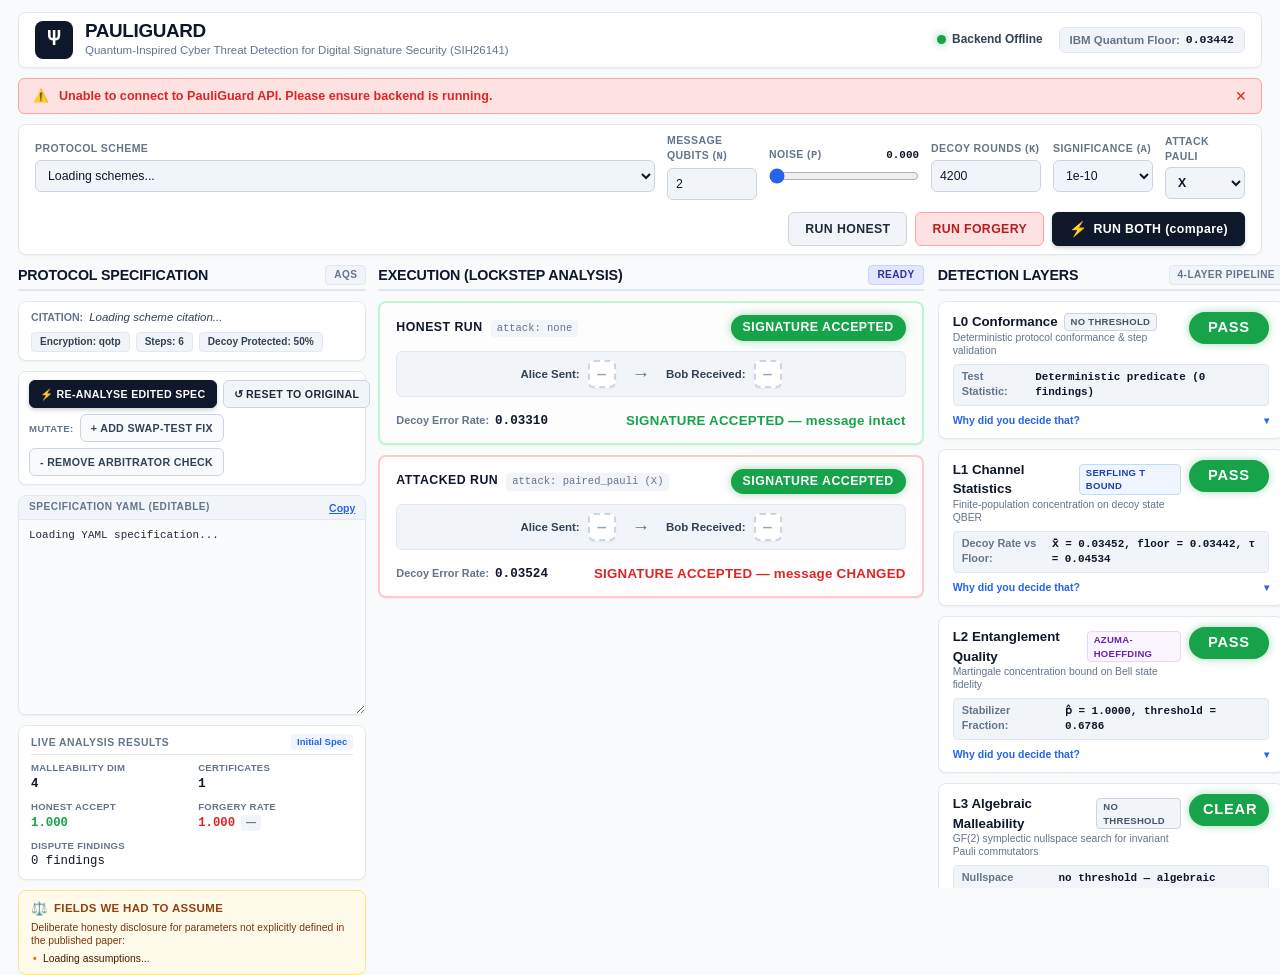
==== commit fff7ee72: "feat(ui): live spec editing - judge edits YAML, analysis updates POST /api/analyse_spec parses raw Y" ====
--- a/web/index.html
+++ b/web/index.html
@@ -117,13 +117,76 @@
           </div>
         </div>
 
+        <!-- LIVE SPEC EDITING TOOLBAR -->
+        <div class="editor-toolbar" aria-label="Spec Editor Actions">
+          <div class="toolbar-primary-row">
+            <button id="btnReanalyseSpec" class="btn btn-primary btn-sm" title="Re-analyse edited YAML spec in real time">
+              ⚡ RE-ANALYSE EDITED SPEC
+            </button>
+            <button id="btnResetSpec" class="btn btn-secondary btn-sm" title="Reset editor to on-disk original">
+              ↺ RESET TO ORIGINAL
+            </button>
+          </div>
+          <div class="toolbar-preset-row">
+            <span class="preset-label">MUTATE:</span>
+            <button id="btnAddSwapTestFix" class="btn btn-mutate btn-sm" title="Insert 8-copy SWAP test hardening block">
+              + ADD SWAP-TEST FIX
+            </button>
+            <button id="btnRemoveArbitratorCheck" class="btn btn-mutate btn-sm" title="Delete trent_verify_equality_predicate step">
+              - REMOVE ARBITRATOR CHECK
+            </button>
+          </div>
+        </div>
+
+        <!-- INLINE PARSE ERROR ALERT -->
+        <div id="specEditorError" class="spec-editor-error hidden" role="alert">
+          <span class="error-badge">PARSE ERROR</span>
+          <span id="specEditorErrorMsg" class="error-msg-text">Error details</span>
+        </div>
+
         <!-- SPEC YAML PANE -->
-        <div class="pane-container">
+        <div class="pane-container pane-editor-container">
           <div class="pane-header">
-            <span class="pane-title">SPECIFICATION YAML</span>
+            <span class="pane-title">SPECIFICATION YAML (EDITABLE)</span>
             <button id="btnCopyYaml" class="btn-link" title="Copy YAML to clipboard">Copy</button>
           </div>
-          <pre id="yamlSpecPane" class="yaml-pane mono">Loading YAML specification...</pre>
+          <textarea id="yamlSpecPane" class="yaml-pane yaml-editor mono" spellcheck="false" aria-label="Specification YAML Editor" placeholder="Type or paste YAML specification here...">Loading YAML specification...</textarea>
+        </div>
+
+        <!-- LIVE ANALYSIS RESULTS STRIP -->
+        <div id="liveResultsStrip" class="live-results-strip">
+          <div class="results-strip-header">
+            <span class="results-strip-title">LIVE ANALYSIS RESULTS</span>
+            <span id="liveResultsStatusBadge" class="results-status-badge">Initial Spec</span>
+          </div>
+          <div class="results-grid">
+            <div class="result-cell">
+              <span class="result-label">Malleability Dim</span>
+              <span id="resMalDim" class="result-value mono bold">4</span>
+            </div>
+            <div class="result-cell">
+              <span class="result-label">Certificates</span>
+              <span id="resCertCount" class="result-value mono bold">1</span>
+            </div>
+            <div class="result-cell">
+              <span class="result-label">Honest Accept</span>
+              <span id="resHonestRate" class="result-value mono bold text-success">1.000</span>
+            </div>
+            <div class="result-cell">
+              <span class="result-label">Forgery Rate</span>
+              <div class="rate-with-delta">
+                <span id="resForgeryRate" class="result-value mono bold text-danger">1.000</span>
+                <span id="resForgeryDelta" class="delta-badge delta-neutral">—</span>
+              </div>
+            </div>
+            <div class="result-cell result-cell-wide">
+              <span class="result-label">Dispute Findings</span>
+              <span id="resDisputeCount" class="result-value mono">0 findings</span>
+            </div>
+          </div>
+          <div id="resDegradedNotice" class="degraded-notice hidden">
+            <span id="resDegradedText">Stabilizer limitation notice</span>
+          </div>
         </div>
 
         <!-- HONESTY DISPLAY: ASSUMED FIELDS -->
--- a/web/styles.css
+++ b/web/styles.css
@@ -499,17 +499,101 @@
   border: 1px solid var(--border-light);
 }
 
-/* Monospace YAML Pane */
+/* Editor Toolbar */
+.editor-toolbar {
+  display: flex;
+  flex-direction: column;
+  gap: 6px;
+  background-color: var(--bg-card);
+  border: 1px solid var(--border-light);
+  border-radius: 8px;
+  padding: 8px 10px;
+  box-shadow: var(--shadow-sm);
+}
+
+.toolbar-primary-row {
+  display: flex;
+  gap: 6px;
+}
+
+.toolbar-preset-row {
+  display: flex;
+  align-items: center;
+  gap: 6px;
+  flex-wrap: wrap;
+}
+
+.preset-label {
+  font-size: 0.68rem;
+  font-weight: 800;
+  color: var(--text-muted);
+  letter-spacing: 0.05em;
+}
+
+.btn-sm {
+  height: 28px;
+  padding: 0 10px;
+  font-size: 0.76rem;
+}
+
+.btn-mutate {
+  background-color: #f8fafc;
+  color: #334155;
+  border-color: #cbd5e1;
+  font-weight: 700;
+}
+
+.btn-mutate:hover:not(:disabled) {
+  background-color: #f1f5f9;
+  border-color: var(--blue-primary);
+  color: var(--blue-primary);
+}
+
+/* Inline Parse Error Alert */
+.spec-editor-error {
+  display: flex;
+  align-items: flex-start;
+  gap: 8px;
+  background-color: var(--red-bg);
+  border: 1px solid var(--red-border);
+  border-radius: 6px;
+  padding: 6px 10px;
+  font-size: 0.78rem;
+  color: var(--red-text);
+  line-height: 1.35;
+}
+
+.spec-editor-error .error-badge {
+  background-color: var(--red-pill-bg);
+  color: #ffffff;
+  font-size: 0.65rem;
+  font-weight: 800;
+  padding: 1px 5px;
+  border-radius: 4px;
+  letter-spacing: 0.04em;
+  white-space: nowrap;
+}
+
+.spec-editor-error .error-msg-text {
+  font-family: var(--font-mono);
+  word-break: break-word;
+}
+
+/* Monospace YAML Pane & Textarea */
 .pane-container {
   display: flex;
   flex-direction: column;
   flex: 1 1 0;
-  min-height: 140px;
+  min-height: 160px;
   background-color: var(--bg-card);
   border: 1px solid var(--border-light);
   border-radius: 8px;
   overflow: hidden;
   box-shadow: var(--shadow-sm);
+}
+
+.pane-editor-container {
+  min-height: 220px;
 }
 
 .pane-header {
@@ -537,6 +621,131 @@
   background-color: #fafbfc;
   overflow: auto;
   white-space: pre;
+}
+
+textarea.yaml-editor {
+  resize: vertical;
+  border: none;
+  outline: none;
+  font-family: var(--font-mono);
+  tab-size: 2;
+  width: 100%;
+  box-sizing: border-box;
+}
+
+textarea.yaml-editor:focus {
+  background-color: #ffffff;
+}
+
+/* Live Analysis Results Strip */
+.live-results-strip {
+  background-color: var(--bg-card);
+  border: 1px solid var(--border-light);
+  border-radius: 8px;
+  padding: 8px 12px;
+  display: flex;
+  flex-direction: column;
+  gap: 6px;
+  box-shadow: var(--shadow-sm);
+}
+
+.results-strip-header {
+  display: flex;
+  justify-content: space-between;
+  align-items: center;
+  border-bottom: 1px solid var(--border-light);
+  padding-bottom: 4px;
+}
+
+.results-strip-title {
+  font-size: 0.74rem;
+  font-weight: 800;
+  letter-spacing: 0.05em;
+  color: var(--text-muted);
+  text-transform: uppercase;
+}
+
+.results-status-badge {
+  font-size: 0.68rem;
+  font-weight: 700;
+  color: var(--blue-primary);
+  background-color: var(--blue-subtle);
+  padding: 1px 6px;
+  border-radius: 4px;
+}
+
+.results-grid {
+  display: grid;
+  grid-template-columns: repeat(2, 1fr);
+  gap: 6px 12px;
+}
+
+.result-cell {
+  display: flex;
+  flex-direction: column;
+  gap: 1px;
+}
+
+.result-cell-wide {
+  grid-column: span 2;
+}
+
+.result-label {
+  font-size: 0.68rem;
+  font-weight: 700;
+  color: var(--text-muted);
+  text-transform: uppercase;
+  letter-spacing: 0.03em;
+}
+
+.result-value {
+  font-size: 0.88rem;
+  color: var(--text-primary);
+}
+
+.rate-with-delta {
+  display: flex;
+  align-items: baseline;
+  gap: 6px;
+}
+
+.delta-badge {
+  font-size: 0.72rem;
+  font-weight: 700;
+  padding: 1px 5px;
+  border-radius: 4px;
+}
+
+.delta-drop {
+  background-color: var(--green-bg);
+  color: var(--green-text);
+}
+
+.delta-rise {
+  background-color: var(--red-bg);
+  color: var(--red-text);
+}
+
+.delta-neutral {
+  background-color: var(--bg-subtle);
+  color: var(--text-muted);
+}
+
+.text-success {
+  color: var(--green-text) !important;
+}
+
+.text-danger {
+  color: var(--red-text) !important;
+}
+
+.degraded-notice {
+  background-color: var(--amber-bg);
+  border: 1px solid var(--amber-border);
+  color: var(--amber-text);
+  font-size: 0.74rem;
+  padding: 4px 8px;
+  border-radius: 4px;
 }
 
 /* Assumed Fields (Honesty Disclosure) */
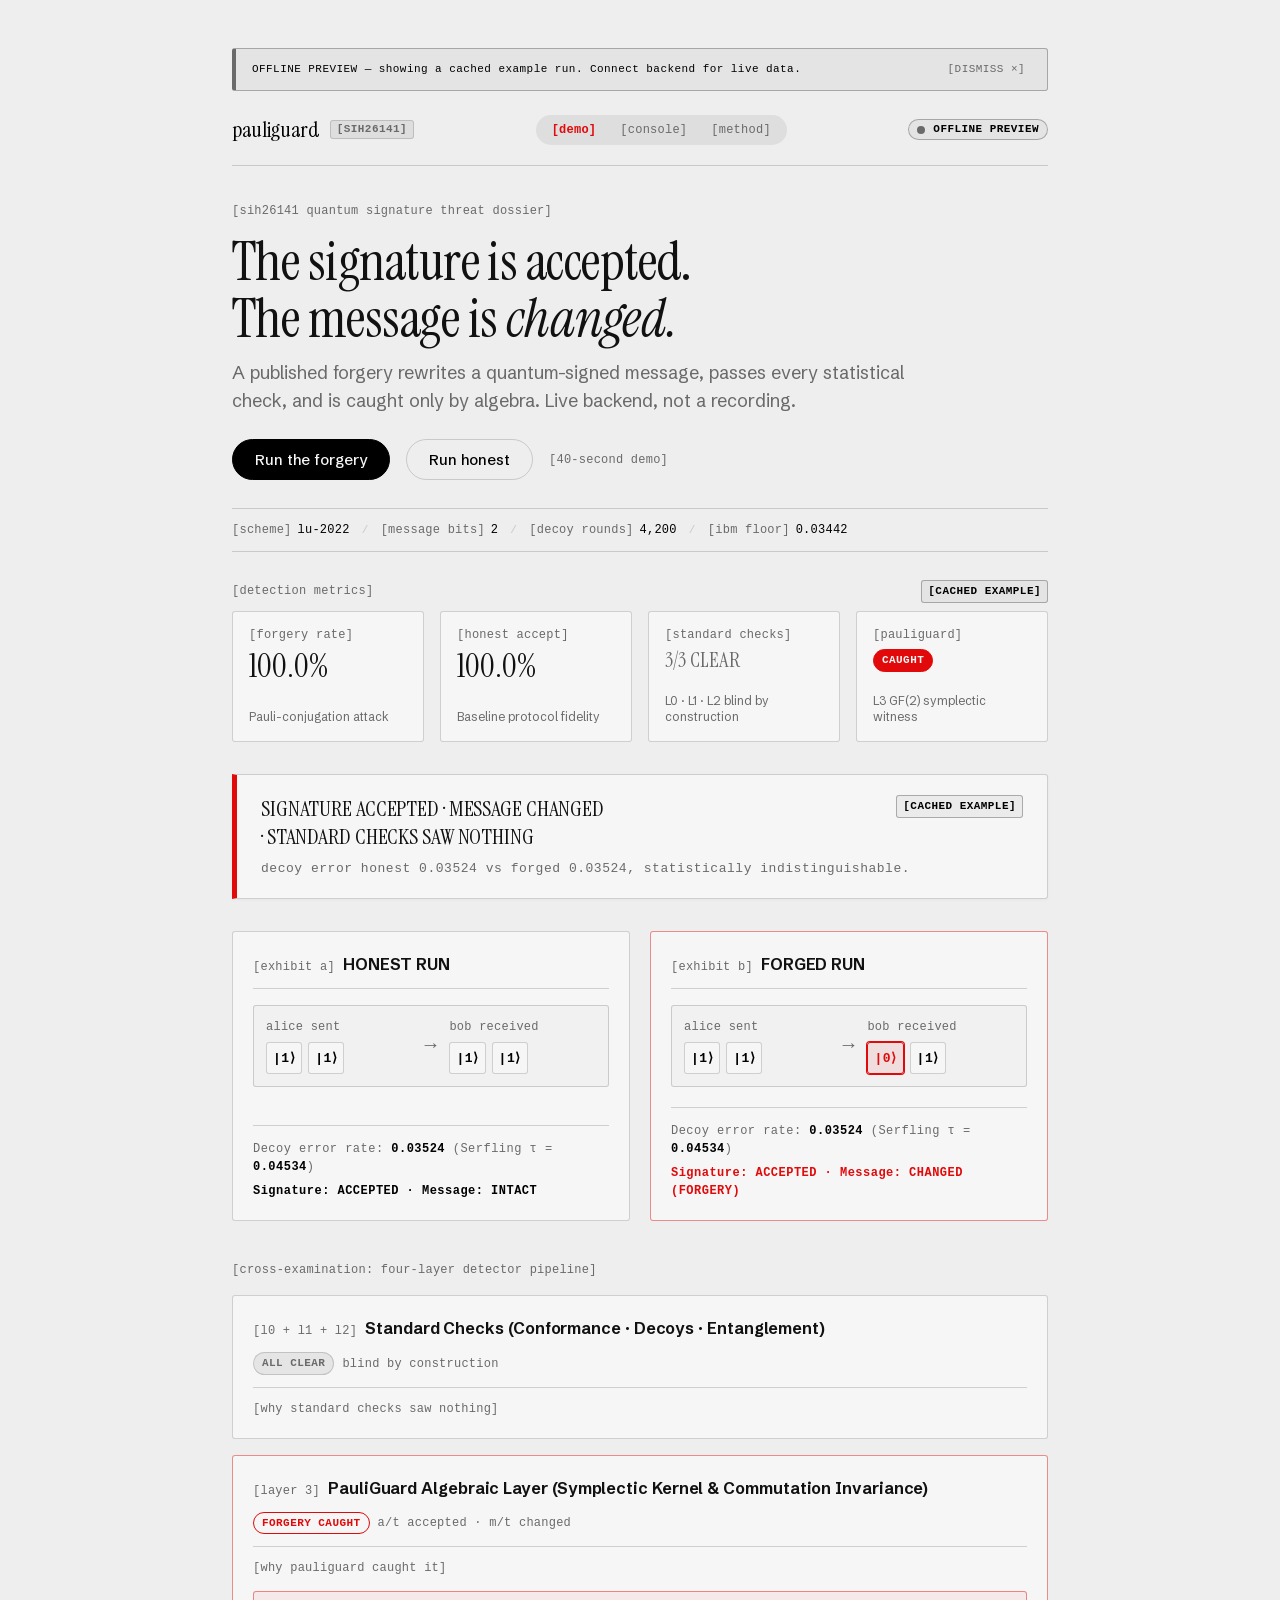
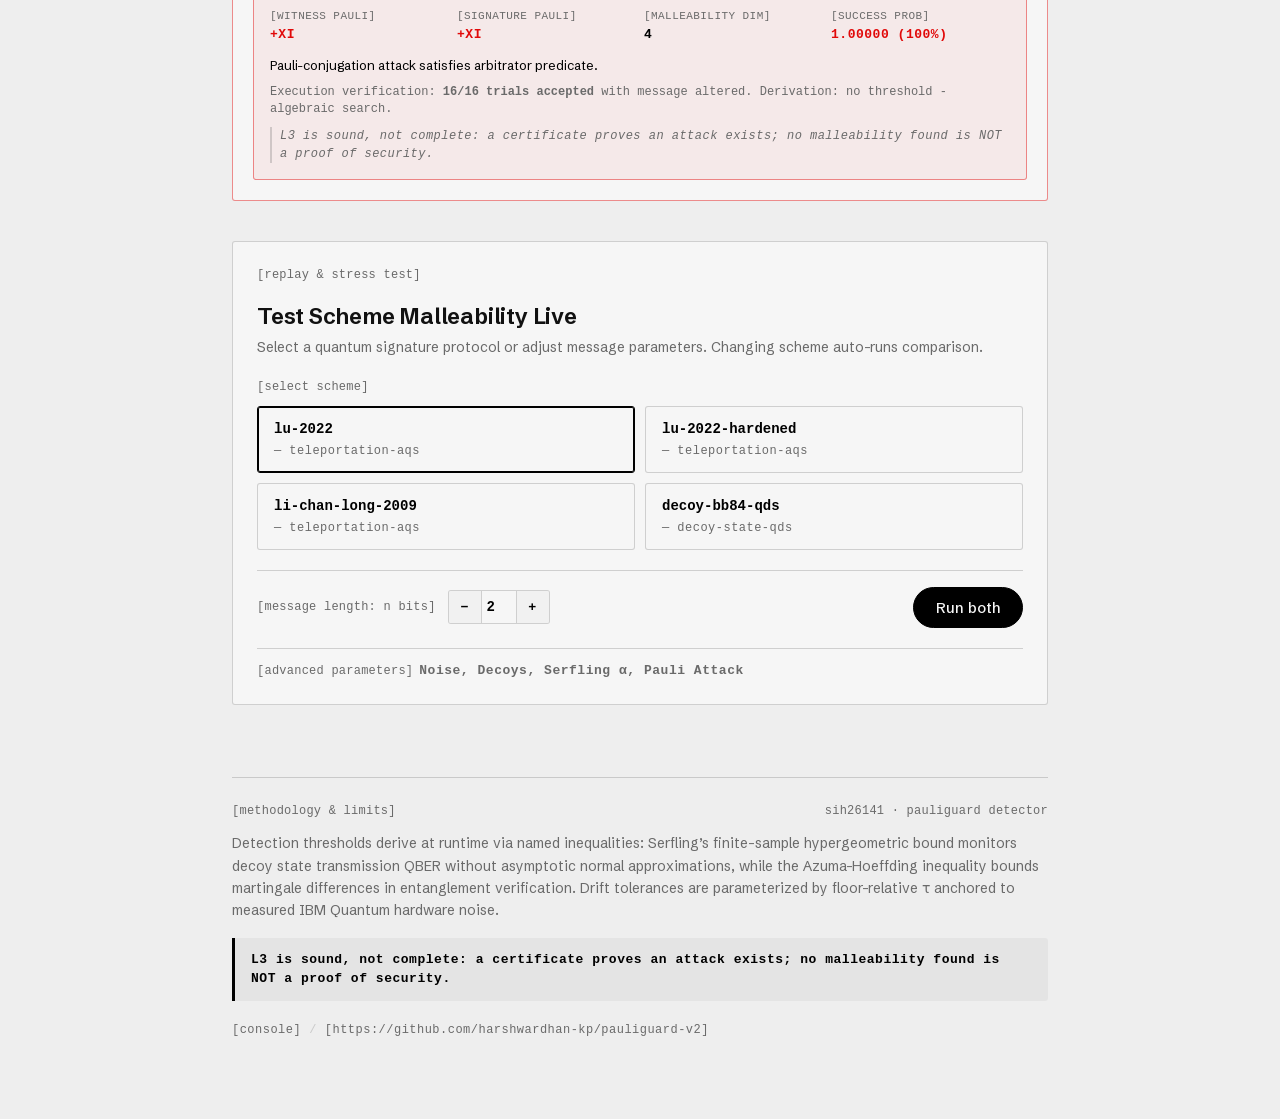
==== commit b538ce7c: "Judge-mode dossier UI + expert console split, grounds re-theme Landing (web/index,styles,app) rewrit" ====
--- a/web/index.html
+++ b/web/index.html
@@ -3,521 +3,337 @@
 <head>
   <meta charset="UTF-8">
   <meta name="viewport" content="width=device-width, initial-scale=1.0">
-  <title>PauliGuard — Quantum Signature Threat Detection</title>
+  <title>PauliGuard — SIH26141 Quantum Signature Threat Dossier</title>
+  <meta name="description" content="Quantum-Inspired Cyber Threat Detection for Digital Signature Security (SIH26141). Live demonstration of paired-Pauli forgery detection via GF(2) symplectic kernels.">
   <link rel="stylesheet" href="styles.css">
 </head>
 <body>
-  <div id="app" class="app-container">
-
-    <!-- TOP HEADER & SYSTEM STATUS -->
-    <header class="top-header">
-      <div class="brand-group">
-        <div class="logo-badge">Ψ</div>
-        <div>
-          <h1 class="brand-title">PAULIGUARD</h1>
-          <p class="brand-subtitle">Quantum-Inspired Cyber Threat Detection for Digital Signature Security (SIH26141)</p>
-        </div>
-      </div>
-      <div class="system-status" id="systemStatus">
-        <div class="status-indicator">
-          <span class="status-dot online"></span>
-          <span id="backendStatus">Backend Online</span>
-        </div>
-        <div class="floor-badge" id="floorBadge" title="Measured QPU Hardware Floor">
-          <span class="floor-label">IBM Quantum Floor:</span>
-          <span class="floor-value mono" id="floorValue">0.03442</span>
-        </div>
+  <div class="dossier-wrapper">
+
+    <!-- GLOBAL ERROR NOTIFICATION BANNER -->
+    <div id="globalError" class="global-error hidden" role="alert">
+      <div class="global-error-inner">
+        <span id="errorTag" class="error-tag mono">[ERROR]</span>
+        <span id="errorMessage" class="error-msg">Backend connection failure</span>
+        <button type="button" id="dismissErrorBtn" class="btn-dismiss mono" aria-label="Dismiss error">[DISMISS ×]</button>
+      </div>
+    </div>
+
+    <!-- 1. HEADER -->
+    <header class="dossier-header">
+      <div class="header-left">
+        <a href="#" class="brand-wordmark">PAULIGUARD</a>
+        <span class="mono brand-tag">[SIH26141]</span>
+      </div>
+      <nav class="header-nav" aria-label="Primary Navigation">
+        <a href="#" class="nav-item nav-item--active mono">[DEMO]</a>
+        <a href="console.html" class="nav-item mono">[CONSOLE]</a>
+        <a href="#method" class="nav-item mono">[METHOD]</a>
+      </nav>
+      <div id="headerStatus" class="header-status">
+        <span id="statusDot" class="status-dot status-dot--connecting" aria-hidden="true"></span>
+        <span id="backendStatus" class="mono status-label">CONNECTING...</span>
       </div>
     </header>
 
-    <!-- GLOBAL ERROR NOTIFICATION -->
-    <div id="globalError" class="global-error hidden" role="alert">
-      <span class="error-icon">⚠️</span>
-      <span id="errorMessage" class="error-message">Error message</span>
-      <button id="dismissErrorBtn" class="btn-icon" aria-label="Dismiss error">✕</button>
-    </div>
-
-    <!-- CONTROLS BAR -->
-    <section class="controls-bar" aria-label="Protocol and Execution Controls">
-      <div class="control-item control-item-scheme">
-        <label for="schemeSelect" class="control-label">Protocol Scheme</label>
-        <select id="schemeSelect" class="select-input" aria-label="Select Protocol Scheme">
-          <option value="" disabled selected>Loading schemes...</option>
-        </select>
-      </div>
-
-      <div class="control-item control-item-qubits">
-        <label for="qubitsInput" class="control-label">Message Qubits (<span class="mono">n</span>)</label>
-        <input type="number" id="qubitsInput" class="number-input mono" min="2" max="6" value="2" step="1">
-      </div>
-
-      <div class="control-item control-item-noise">
-        <div class="slider-header">
-          <label for="noiseSlider" class="control-label">Noise (<span class="mono">p</span>)</label>
-          <span id="noiseDisplay" class="slider-val mono">0.000</span>
-        </div>
-        <input type="range" id="noiseSlider" class="range-input" min="0" max="0.05" step="0.001" value="0.000">
-      </div>
-
-      <div class="control-item control-item-decoy">
-        <label for="decoyInput" class="control-label">Decoy Rounds (<span class="mono">k</span>)</label>
-        <input type="number" id="decoyInput" class="number-input mono" min="400" max="8000" step="100" value="4200">
-      </div>
-
-      <div class="control-item control-item-alpha">
-        <label for="alphaSelect" class="control-label">Significance (<span class="mono">α</span>)</label>
-        <select id="alphaSelect" class="select-input mono">
-          <option value="1e-3">1e-3</option>
-          <option value="1e-6">1e-6</option>
-          <option value="1e-10" selected>1e-10</option>
-        </select>
-      </div>
-
-      <div class="control-item control-item-pauli">
-        <label for="pauliSelect" class="control-label">Attack Pauli</label>
-        <select id="pauliSelect" class="select-input mono bold">
-          <option value="X" selected>X</option>
-          <option value="Y">Y</option>
-          <option value="Z">Z</option>
-        </select>
-      </div>
-
-      <div class="control-actions">
-        <button id="btnRunHonest" class="btn btn-secondary" title="Execute Honest Protocol Run">
-          RUN HONEST
-        </button>
-        <button id="btnRunForgery" class="btn btn-danger" title="Execute Paired-Pauli Forgery Run">
-          RUN FORGERY
-        </button>
-        <button id="btnRunCompare" class="btn btn-primary" title="Execute Honest & Forged Lockstep Comparison">
-          <span class="btn-bolt">⚡</span> RUN BOTH (compare)
-        </button>
-      </div>
-    </section>
-
-    <!-- MAIN THREE-COLUMN LAYOUT -->
-    <main class="main-layout">
-
-      <!-- LEFT COLUMN: PROTOCOL SPECIFICATION -->
-      <section class="column column-left" aria-labelledby="colSpecHeading">
-        <div class="column-header">
-          <h2 id="colSpecHeading" class="column-title">Protocol Specification</h2>
-          <span id="specFamilyBadge" class="badge badge-neutral">AQS</span>
-        </div>
-
-        <div class="spec-meta-card">
-          <div class="spec-meta-row">
-            <span class="meta-label">Citation:</span>
-            <div id="specCitation" class="spec-citation">Loading scheme citation...</div>
-          </div>
-          <div class="spec-tags-row" id="specTagsRow">
-            <span class="tag-pill" id="specEncryptionTag">Encryption: qotp</span>
-            <span class="tag-pill" id="specStepsTag">Steps: 6</span>
-            <span class="tag-pill" id="specDecoyTag">Decoy Protected: 50%</span>
-          </div>
-        </div>
-
-        <!-- LIVE SPEC EDITING TOOLBAR -->
-        <div class="editor-toolbar" aria-label="Spec Editor Actions">
-          <div class="toolbar-primary-row">
-            <button id="btnReanalyseSpec" class="btn btn-primary btn-sm" title="Re-analyse edited YAML spec in real time">
-              ⚡ RE-ANALYSE EDITED SPEC
+    <main id="mainContent">
+
+      <!-- 2. HERO -->
+      <section class="hero-section" aria-labelledby="heroTitle">
+        <div class="eyebrow mono">[SIH26141 QUANTUM SIGNATURE THREAT DOSSIER]</div>
+        <h1 id="heroTitle" class="hero-headline">The signature is accepted.<br>The message is <em>changed.</em></h1>
+        <p class="hero-lede">
+          A published forgery rewrites a quantum-signed message, passes every statistical check, and is caught only by algebra. Live backend, not a recording.
+        </p>
+        <div class="hero-actions">
+          <button type="button" id="runForgeryBtn" class="btn btn--primary-pill">
+            <span class="btn-label">Run the forgery</span>
+            <span class="btn-spinner" aria-hidden="true"></span>
+          </button>
+          <button type="button" id="runHonestBtn" class="btn btn--ghost-pill">
+            <span class="btn-label">Run honest</span>
+            <span class="btn-spinner" aria-hidden="true"></span>
+          </button>
+          <span class="microcopy mono">[40-SECOND DEMO]</span>
+        </div>
+      </section>
+
+      <!-- 3. META STRIP -->
+      <section class="meta-strip mono" aria-label="Protocol Run Metadata">
+        <div class="meta-segment">
+          <span class="meta-key">[SCHEME]</span>
+          <span id="metaScheme" class="meta-val">lu-2022</span>
+        </div>
+        <span class="meta-divider">/</span>
+        <div class="meta-segment">
+          <span class="meta-key">[MESSAGE BITS]</span>
+          <span id="metaBits" class="meta-val">2</span>
+        </div>
+        <span class="meta-divider">/</span>
+        <div class="meta-segment">
+          <span class="meta-key">[DECOY ROUNDS]</span>
+          <span id="metaDecoys" class="meta-val">4,200</span>
+        </div>
+        <span class="meta-divider">/</span>
+        <div class="meta-segment">
+          <span class="meta-key">[IBM FLOOR]</span>
+          <span id="metaFloor" class="meta-val">0.03442</span>
+        </div>
+      </section>
+
+      <!-- 4. SCORE STRIP -->
+      <div class="score-strip-header">
+        <span class="score-strip-eyebrow mono">[DETECTION METRICS]</span>
+        <span id="scoreCachedTag" class="cached-tag mono">[CACHED EXAMPLE]</span>
+      </div>
+      <section class="score-strip" aria-label="Detection Metrics">
+        <div class="score-card">
+          <div class="score-header mono">[FORGERY RATE]</div>
+          <div id="scoreForgeryRate" class="score-numeral mono">100.0%</div>
+          <div class="score-caption">Pauli-conjugation attack</div>
+        </div>
+        <div class="score-card">
+          <div class="score-header mono">[HONEST ACCEPT]</div>
+          <div id="scoreHonestAccept" class="score-numeral mono">100.0%</div>
+          <div class="score-caption">Baseline protocol fidelity</div>
+        </div>
+        <div class="score-card">
+          <div class="score-header mono">[STANDARD CHECKS]</div>
+          <div id="scoreStandardChecks" class="score-numeral mono score-numeral--neutral">3/3 CLEAR</div>
+          <div class="score-caption">L0 · L1 · L2 blind by construction</div>
+        </div>
+        <div class="score-card">
+          <div class="score-header mono">[PAULIGUARD]</div>
+          <div id="scorePauliguardContainer" class="score-pill-container">
+            <span id="scorePauliguardPill" class="verdict-pill verdict-pill--caught">CAUGHT</span>
+          </div>
+          <div class="score-caption">L3 GF(2) symplectic witness</div>
+        </div>
+      </section>
+
+      <!-- 5. VERDICT PANEL -->
+      <section id="verdictPanel" class="verdict-panel verdict-panel--threat" aria-live="polite">
+        <div class="verdict-headline-row">
+          <div id="verdictHeadline" class="verdict-headline">
+            SIGNATURE ACCEPTED · MESSAGE CHANGED · STANDARD CHECKS SAW NOTHING
+          </div>
+          <span id="verdictCachedTag" class="cached-tag mono">[CACHED EXAMPLE]</span>
+        </div>
+        <div id="verdictSubline" class="verdict-subline mono">
+          decoy error honest 0.03524 vs forged 0.03524, statistically indistinguishable.
+        </div>
+      </section>
+
+      <!-- 6. EXHIBITS SIDE-BY-SIDE -->
+      <section class="exhibits-section" aria-label="Execution Exhibits">
+        <div class="exhibits-grid">
+
+          <!-- EXHIBIT A -->
+          <article class="exhibit-card" id="exhibitCardA">
+            <header class="exhibit-header">
+              <span class="mono bracket-tag">[EXHIBIT A]</span>
+              <h2 class="exhibit-heading">HONEST RUN</h2>
+            </header>
+            <div class="exhibit-content">
+              <div class="quantum-transmission">
+                <div class="party-box">
+                  <div class="party-name mono">ALICE SENT</div>
+                  <div id="exhibitAliceA" class="chip-row">
+                    <span class="qubit-chip mono">|1⟩</span>
+                    <span class="qubit-chip mono">|1⟩</span>
+                  </div>
+                </div>
+                <div class="transmission-arrow mono" aria-hidden="true">→</div>
+                <div class="party-box">
+                  <div class="party-name mono">BOB RECEIVED</div>
+                  <div id="exhibitBobA" class="chip-row">
+                    <span class="qubit-chip mono">|1⟩</span>
+                    <span class="qubit-chip mono">|1⟩</span>
+                  </div>
+                </div>
+              </div>
+            </div>
+            <footer class="exhibit-footer mono">
+              <div id="exhibitDecoyA" class="exhibit-metric">
+                Decoy error rate: <span class="num-val">0.03524</span> (Serfling τ = <span class="num-val">0.04534</span>)
+              </div>
+              <div id="exhibitStatusA" class="exhibit-outcome exhibit-outcome--intact">
+                Signature: ACCEPTED · Message: INTACT
+              </div>
+            </footer>
+          </article>
+
+          <!-- EXHIBIT B -->
+          <article class="exhibit-card exhibit-card--threat" id="exhibitCardB">
+            <header class="exhibit-header">
+              <span class="mono bracket-tag">[EXHIBIT B]</span>
+              <h2 class="exhibit-heading">FORGED RUN</h2>
+            </header>
+            <div class="exhibit-content">
+              <div class="quantum-transmission">
+                <div class="party-box">
+                  <div class="party-name mono">ALICE SENT</div>
+                  <div id="exhibitAliceB" class="chip-row">
+                    <span class="qubit-chip mono">|1⟩</span>
+                    <span class="qubit-chip mono">|1⟩</span>
+                  </div>
+                </div>
+                <div class="transmission-arrow mono" aria-hidden="true">→</div>
+                <div class="party-box">
+                  <div class="party-name mono">BOB RECEIVED</div>
+                  <div id="exhibitBobB" class="chip-row">
+                    <span class="qubit-chip qubit-chip--changed mono" title="Message altered by paired-Pauli conjugation">|0⟩</span>
+                    <span class="qubit-chip mono">|1⟩</span>
+                  </div>
+                </div>
+              </div>
+            </div>
+            <footer class="exhibit-footer mono">
+              <div id="exhibitDecoyB" class="exhibit-metric">
+                Decoy error rate: <span class="num-val">0.03524</span> (Serfling τ = <span class="num-val">0.04534</span>)
+              </div>
+              <div id="exhibitStatusB" class="exhibit-outcome exhibit-outcome--forged">
+                Signature: ACCEPTED · Message: CHANGED (FORGERY)
+              </div>
+            </footer>
+          </article>
+
+        </div>
+      </section>
+
+      <!-- 7. CROSS-EXAMINATION -->
+      <section class="crossexam-section" aria-label="Detector Cross-Examination">
+        <div class="section-badge mono">[CROSS-EXAMINATION: FOUR-LAYER DETECTOR PIPELINE]</div>
+
+        <!-- Row 1: Standard Checks L0+L1+L2 -->
+        <div class="audit-row" id="auditRowStandard">
+          <div class="audit-header">
+            <div class="audit-info">
+              <span class="audit-layers mono">[L0 + L1 + L2]</span>
+              <h3 class="audit-title">Standard Checks (Conformance · Decoys · Entanglement)</h3>
+            </div>
+            <div class="audit-status">
+              <span id="standardStatusPill" class="verdict-pill verdict-pill--neutral">ALL CLEAR</span>
+              <span class="audit-tagline mono">blind by construction</span>
+            </div>
+          </div>
+          <details class="audit-details">
+            <summary class="details-summary mono"><span class="summary-bracket">[WHY STANDARD CHECKS SAW NOTHING]</span></summary>
+            <div class="details-content" id="standardWhyContent">
+              <!-- Rendered by JS -->
+            </div>
+          </details>
+        </div>
+
+        <!-- Row 2: PauliGuard Algebraic Layer L3 -->
+        <div class="audit-row audit-row--caught" id="auditRowL3">
+          <div class="audit-header">
+            <div class="audit-info">
+              <span class="audit-layers mono">[LAYER 3]</span>
+              <h3 class="audit-title">PauliGuard Algebraic Layer (Symplectic Kernel &amp; Commutation Invariance)</h3>
+            </div>
+            <div class="audit-status">
+              <span id="l3StatusPill" class="verdict-pill verdict-pill--outline-red">FORGERY CAUGHT</span>
+              <span class="audit-tagline mono">a/t accepted · m/t changed</span>
+            </div>
+          </div>
+          <details class="audit-details" open>
+            <summary class="details-summary mono"><span class="summary-bracket">[WHY PAULIGUARD CAUGHT IT]</span></summary>
+            <div class="details-content" id="l3WhyContent">
+              <!-- Rendered by JS -->
+            </div>
+          </details>
+        </div>
+      </section>
+
+      <!-- 8. REPLAY & PARAMETER CONTROLS -->
+      <section class="replay-section" aria-label="Replay and Scheme Exploration">
+        <div class="section-badge mono">[REPLAY &amp; STRESS TEST]</div>
+        <h2 class="section-headline">Test Scheme Malleability Live</h2>
+        <p class="section-subtitle">Select a quantum signature protocol or adjust message parameters. Changing scheme auto-runs comparison.</p>
+
+        <!-- Scheme Radios -->
+        <div class="scheme-picker">
+          <div class="picker-label mono">[SELECT SCHEME]</div>
+          <div id="schemesList" class="schemes-grid" role="radiogroup" aria-label="Quantum Signature Scheme">
+            <div class="scheme-loading mono">Loading schemes from backend...</div>
+          </div>
+        </div>
+
+        <!-- Stepper and Run Button Bar -->
+        <div class="replay-actions-bar">
+          <div class="stepper-block">
+            <label for="messageBitsInput" class="stepper-label mono">[MESSAGE LENGTH: n BITS]</label>
+            <div class="stepper-controls">
+              <button type="button" id="stepDecBtn" class="btn-stepper mono" aria-label="Decrease message length">−</button>
+              <input type="number" id="messageBitsInput" class="stepper-val mono" min="2" max="6" value="2" readonly>
+              <button type="button" id="stepIncBtn" class="btn-stepper mono" aria-label="Increase message length">+</button>
+            </div>
+          </div>
+
+          <div class="replay-btn-wrapper">
+            <button type="button" id="runBothBtn" class="btn btn--primary-pill">
+              <span class="btn-label">Run both</span>
+              <span class="btn-spinner" aria-hidden="true"></span>
             </button>
-            <button id="btnResetSpec" class="btn btn-secondary btn-sm" title="Reset editor to on-disk original">
-              ↺ RESET TO ORIGINAL
-            </button>
-          </div>
-          <div class="toolbar-preset-row">
-            <span class="preset-label">MUTATE:</span>
-            <button id="btnAddSwapTestFix" class="btn btn-mutate btn-sm" title="Insert 8-copy SWAP test hardening block">
-              + ADD SWAP-TEST FIX
-            </button>
-            <button id="btnRemoveArbitratorCheck" class="btn btn-mutate btn-sm" title="Delete trent_verify_equality_predicate step">
-              - REMOVE ARBITRATOR CHECK
-            </button>
-          </div>
-        </div>
-
-        <!-- INLINE PARSE ERROR ALERT -->
-        <div id="specEditorError" class="spec-editor-error hidden" role="alert">
-          <span class="error-badge">PARSE ERROR</span>
-          <span id="specEditorErrorMsg" class="error-msg-text">Error details</span>
-        </div>
-
-        <!-- SPEC YAML PANE -->
-        <div class="pane-container pane-editor-container">
-          <div class="pane-header">
-            <span class="pane-title">SPECIFICATION YAML (EDITABLE)</span>
-            <button id="btnCopyYaml" class="btn-link" title="Copy YAML to clipboard">Copy</button>
-          </div>
-          <textarea id="yamlSpecPane" class="yaml-pane yaml-editor mono" spellcheck="false" aria-label="Specification YAML Editor" placeholder="Type or paste YAML specification here...">Loading YAML specification...</textarea>
-        </div>
-
-        <!-- LIVE ANALYSIS RESULTS STRIP -->
-        <div id="liveResultsStrip" class="live-results-strip">
-          <div class="results-strip-header">
-            <span class="results-strip-title">LIVE ANALYSIS RESULTS</span>
-            <span id="liveResultsStatusBadge" class="results-status-badge">Initial Spec</span>
-          </div>
-          <div class="results-grid">
-            <div class="result-cell">
-              <span class="result-label">Malleability Dim</span>
-              <span id="resMalDim" class="result-value mono bold">4</span>
-            </div>
-            <div class="result-cell">
-              <span class="result-label">Certificates</span>
-              <span id="resCertCount" class="result-value mono bold">1</span>
-            </div>
-            <div class="result-cell">
-              <span class="result-label">Honest Accept</span>
-              <span id="resHonestRate" class="result-value mono bold text-success">1.000</span>
-            </div>
-            <div class="result-cell">
-              <span class="result-label">Forgery Rate</span>
-              <div class="rate-with-delta">
-                <span id="resForgeryRate" class="result-value mono bold text-danger">1.000</span>
-                <span id="resForgeryDelta" class="delta-badge delta-neutral">—</span>
-              </div>
-            </div>
-            <div class="result-cell result-cell-wide">
-              <span class="result-label">Dispute Findings</span>
-              <span id="resDisputeCount" class="result-value mono">0 findings</span>
-            </div>
-          </div>
-          <div id="resDegradedNotice" class="degraded-notice hidden">
-            <span id="resDegradedText">Stabilizer limitation notice</span>
-          </div>
-        </div>
-
-        <!-- HONESTY DISPLAY: ASSUMED FIELDS -->
-        <div class="assumed-fields-card">
-          <div class="assumed-header">
-            <span class="honesty-icon">⚖️</span>
-            <h3 class="assumed-title">Fields we had to assume</h3>
-          </div>
-          <p class="assumed-desc">Deliberate honesty disclosure for parameters not explicitly defined in the published paper:</p>
-          <ul id="assumedFieldsList" class="assumed-list">
-            <li class="assumed-item">Loading assumptions...</li>
-          </ul>
-        </div>
-
-        <!-- SPEC VALIDATION WARNINGS (IF ANY) -->
-        <div id="specWarningsContainer" class="warnings-container hidden">
-          <div class="warning-title">⚠️ Specification Warnings</div>
-          <ul id="specWarningsList" class="warnings-list"></ul>
-        </div>
-      </section>
-
-      <!-- CENTRE COLUMN: EXECUTION & THE MONEY SHOT -->
-      <section class="column column-centre" aria-labelledby="colExecHeading">
-        <div class="column-header">
-          <h2 id="colExecHeading" class="column-title">Execution (Lockstep Analysis)</h2>
-          <span id="runModeBadge" class="badge badge-accent">Ready</span>
-        </div>
-
-        <!-- THE MONEY SHOT BANNER -->
-        <div id="moneyShotBanner" class="money-shot-banner hidden" role="region" aria-label="Attack Detection Verdict">
-          <div class="money-shot-inner">
-            <div class="money-shot-top-tag">
-              <span class="money-shot-tag-pill">CRITICAL FINDING</span>
-              <span class="money-shot-tag-alert">STRUCTURAL BLINDNESS IDENTIFIED</span>
-            </div>
-            <div class="money-shot-text">
-              SIGNATURE ACCEPTED &nbsp;•&nbsp; MESSAGE CHANGED &nbsp;•&nbsp; L0/L1/L2 SAW NOTHING
-            </div>
-            <div class="money-shot-subtext">
-              decoy error rates identical — statistically indistinguishable
-              <span id="moneyShotQberDetail" class="mono">(honest: 0.03310 vs forged: 0.03524 · within Serfling threshold τ)</span>
-            </div>
-          </div>
-        </div>
-
-        <!-- HONEST RUN PANEL (TOP) -->
-        <div id="honestPanel" class="exec-panel exec-panel-honest">
-          <div class="exec-panel-header">
-            <div class="panel-tag-group">
-              <span class="panel-run-type">HONEST RUN</span>
-              <span class="panel-attack-label mono" id="honestAttackLabel">attack: none</span>
-            </div>
-            <div id="honestStatusBadge" class="panel-status-pill pill-pass">SIGNATURE ACCEPTED</div>
-          </div>
-
-          <div class="message-flow">
-            <div class="message-box">
-              <span class="message-label">Alice Sent:</span>
-              <div id="honestAliceChips" class="chips-container">
-                <span class="chip chip-empty">—</span>
-              </div>
-            </div>
-            <div class="flow-arrow">→</div>
-            <div class="message-box">
-              <span class="message-label">Bob Received:</span>
-              <div id="honestBobChips" class="chips-container">
-                <span class="chip chip-empty">—</span>
-              </div>
-            </div>
-          </div>
-
-          <div class="panel-footer">
-            <div class="rate-stat">
-              <span class="rate-label">Decoy Error Rate:</span>
-              <span id="honestDecoyRate" class="rate-val mono">0.03310</span>
-            </div>
-            <div id="honestStatusText" class="status-summary-text text-intact">
-              SIGNATURE ACCEPTED — message intact
-            </div>
-          </div>
-        </div>
-
-        <!-- ATTACKED RUN PANEL (BOTTOM) -->
-        <div id="attackedPanel" class="exec-panel exec-panel-attacked">
-          <div class="exec-panel-header">
-            <div class="panel-tag-group">
-              <span class="panel-run-type">ATTACKED RUN</span>
-              <span class="panel-attack-label mono" id="attackedAttackLabel">attack: paired_pauli (X)</span>
-            </div>
-            <div id="attackedStatusBadge" class="panel-status-pill pill-pass">SIGNATURE ACCEPTED</div>
-          </div>
-
-          <div class="message-flow">
-            <div class="message-box">
-              <span class="message-label">Alice Sent:</span>
-              <div id="forgedAliceChips" class="chips-container">
-                <span class="chip chip-empty">—</span>
-              </div>
-            </div>
-            <div class="flow-arrow">→</div>
-            <div class="message-box">
-              <span class="message-label">Bob Received:</span>
-              <div id="forgedBobChips" class="chips-container">
-                <span class="chip chip-empty">—</span>
-              </div>
-            </div>
-          </div>
-
-          <div class="panel-footer">
-            <div class="rate-stat">
-              <span class="rate-label">Decoy Error Rate:</span>
-              <span id="forgedDecoyRate" class="rate-val mono">0.03524</span>
-            </div>
-            <div id="attackedStatusText" class="status-summary-text text-changed">
-              SIGNATURE ACCEPTED — message CHANGED
-            </div>
-          </div>
-        </div>
-
-        <!-- CERTIFICATE PANEL (APPEARS ONLY WHEN L3 FIRES) -->
-        <div id="certificatePanel" class="certificate-panel hidden" role="region" aria-label="Algebraic Malleability Certificate">
-          <div class="cert-header">
-            <div class="cert-title-group">
-              <span class="cert-icon">📜</span>
-              <h3 class="cert-title">Layer 3 Algebraic Malleability Certificate</h3>
-            </div>
-            <span class="cert-badge">CONFIRMED BY EXECUTION</span>
-          </div>
-
-          <div class="cert-grid">
-            <div class="cert-stat-item">
-              <span class="cert-stat-label">Witness Pauli (<span class="mono">U</span>)</span>
-              <span id="certWitnessPauli" class="cert-stat-value mono bold text-danger">+XI</span>
-            </div>
-            <div class="cert-stat-item">
-              <span class="cert-stat-label">Required Signature (<span class="mono">V</span>)</span>
-              <span id="certSignaturePauli" class="cert-stat-value mono bold text-danger">+XI</span>
-            </div>
-            <div class="cert-stat-item">
-              <span class="cert-stat-label">Malleability Dimension</span>
-              <span id="certMalleabilityDim" class="cert-stat-value mono bold">4</span>
-            </div>
-            <div class="cert-stat-item">
-              <span class="cert-stat-label">Success Probability</span>
-              <span id="certSuccessProb" class="cert-stat-value mono bold text-danger">1.0 (100%)</span>
-            </div>
-            <div class="cert-stat-item cert-stat-span2">
-              <span class="cert-stat-label">Execution Confirmation</span>
-              <span id="certExecutionSummary" class="cert-stat-value mono text-success">Confirmed: 16/16 accepted, 16/16 message changed</span>
-            </div>
-            <div class="cert-stat-item cert-stat-span2">
-              <span class="cert-stat-label">Target Predicate & Signs</span>
-              <span id="certPredicateSigns" class="cert-stat-value mono">E_{k}|P> == |S> &nbsp;·&nbsp; signs: [-1, 1]</span>
-            </div>
-          </div>
-
-          <div class="cert-explanation-box">
-            <span class="cert-subheading">Plain English Analysis:</span>
-            <p id="certExplanation" class="cert-explanation-text">—</p>
-          </div>
-
-          <!-- MANDATORY HONESTY CAVEAT: SOUND, NOT COMPLETE -->
-          <div class="cert-caveat-box">
-            <div class="caveat-header">
-              <span class="caveat-badge">HONESTY STATEMENT · SOUND, NOT COMPLETE</span>
-            </div>
-            <p id="certCaveat" class="caveat-text">
-              L3 is sound, not complete. This certificate proves the existence of an algebraic attack,
-              but "no malleability found" is NOT a proof of security. The search covers the Pauli group
-              modulo phase only; a general adversary may use an arbitrary CPTP map outside this search.
-            </p>
-          </div>
-        </div>
-
-      </section>
-
-      <!-- RIGHT COLUMN: DETECTION LAYERS -->
-      <section class="column column-right" aria-labelledby="colLayersHeading">
-        <div class="column-header">
-          <h2 id="colLayersHeading" class="column-title">Detection Layers</h2>
-          <span class="badge badge-neutral">4-Layer Pipeline</span>
-        </div>
-
-        <div class="layers-container">
-
-          <!-- L0 CARD: CONFORMANCE -->
-          <div id="cardL0" class="layer-card">
-            <div class="layer-card-top">
-              <div>
-                <div class="layer-id-row">
-                  <h3 class="layer-name">L0 Conformance</h3>
-                  <span class="threshold-pill">no threshold</span>
-                </div>
-                <p class="layer-desc">Deterministic protocol conformance & step validation</p>
-              </div>
-              <div id="pillL0" class="layer-status-pill pill-pass">PASS</div>
-            </div>
-
-            <div class="layer-stat-row">
-              <span class="stat-caption">Test Statistic:</span>
-              <span id="statL0" class="stat-value mono">Deterministic predicate (0 findings)</span>
-            </div>
-
-            <div class="derivation-accordion">
-              <button class="btn-toggle-derivation" data-target="derivationL0" aria-expanded="false">
-                <span>Why did you decide that?</span>
-                <span class="toggle-icon">▾</span>
-              </button>
-              <div id="derivationL0" class="derivation-body hidden mono">
-                no threshold - deterministic predicate
-              </div>
-            </div>
-          </div>
-
-          <!-- L1 CARD: CHANNEL STATISTICS -->
-          <div id="cardL1" class="layer-card">
-            <div class="layer-card-top">
-              <div>
-                <div class="layer-id-row">
-                  <h3 class="layer-name">L1 Channel Statistics</h3>
-                  <span class="threshold-pill threshold-pill-serfling">Serfling τ Bound</span>
-                </div>
-                <p class="layer-desc">Finite-population concentration on decoy state QBER</p>
-              </div>
-              <div id="pillL1" class="layer-status-pill pill-pass">PASS</div>
-            </div>
-
-            <div class="layer-stat-row">
-              <span class="stat-caption">Decoy Rate vs Floor:</span>
-              <span id="statL1" class="stat-value mono">x̄ = 0.03452, floor = 0.03442, τ = 0.04534</span>
-            </div>
-
-            <div class="derivation-accordion">
-              <button class="btn-toggle-derivation" data-target="derivationL1" aria-expanded="false">
-                <span>Why did you decide that?</span>
-                <span class="toggle-icon">▾</span>
-              </button>
-              <div id="derivationL1" class="derivation-body hidden mono">
-                Awaiting execution...
-              </div>
-            </div>
-          </div>
-
-          <!-- L2 CARD: ENTANGLEMENT QUALITY -->
-          <div id="cardL2" class="layer-card">
-            <div class="layer-card-top">
-              <div>
-                <div class="layer-id-row">
-                  <h3 class="layer-name">L2 Entanglement Quality</h3>
-                  <span class="threshold-pill threshold-pill-azuma">Azuma-Hoeffding</span>
-                </div>
-                <p class="layer-desc">Martingale concentration bound on Bell state fidelity</p>
-              </div>
-              <div id="pillL2" class="layer-status-pill pill-pass">PASS</div>
-            </div>
-
-            <div class="layer-stat-row">
-              <span class="stat-caption">Stabilizer Fraction:</span>
-              <span id="statL2" class="stat-value mono">p̂ = 1.0000, threshold = 0.6786</span>
-            </div>
-
-            <div class="derivation-accordion">
-              <button class="btn-toggle-derivation" data-target="derivationL2" aria-expanded="false">
-                <span>Why did you decide that?</span>
-                <span class="toggle-icon">▾</span>
-              </button>
-              <div id="derivationL2" class="derivation-body hidden mono">
-                Awaiting execution...
-              </div>
-            </div>
-          </div>
-
-          <!-- L3 CARD: ALGEBRAIC MALLEABILITY -->
-          <div id="cardL3" class="layer-card">
-            <div class="layer-card-top">
-              <div>
-                <div class="layer-id-row">
-                  <h3 class="layer-name">L3 Algebraic Malleability</h3>
-                  <span class="threshold-pill">no threshold</span>
-                </div>
-                <p class="layer-desc">GF(2) symplectic nullspace search for invariant Pauli commutators</p>
-              </div>
-              <div id="pillL3" class="layer-status-pill pill-pass">CLEAR</div>
-            </div>
-
-            <!-- L3 LIVE STAT / SUMMARY -->
-            <div class="layer-stat-row">
-              <span class="stat-caption">Nullspace Status:</span>
-              <span id="statL3" class="stat-value mono">no threshold — algebraic search</span>
-            </div>
-
-            <!-- L3 CERTIFICATE PREVIEW (EXPANDS WHEN MALLEABILITY DETECTED) -->
-            <div id="l3CertSummary" class="l3-cert-summary hidden">
-              <div class="l3-summary-grid">
-                <div class="l3-summary-item">
-                  <span class="l3-label">Witness:</span>
-                  <span id="l3WitnessText" class="mono bold text-danger">+XI</span>
-                </div>
-                <div class="l3-summary-item">
-                  <span class="l3-label">Required V:</span>
-                  <span id="l3VText" class="mono bold text-danger">+XI</span>
-                </div>
-                <div class="l3-summary-item">
-                  <span class="l3-label">Malleability Dim:</span>
-                  <span id="l3DimText" class="mono bold">4</span>
-                </div>
-                <div class="l3-summary-item">
-                  <span class="l3-label">Success Prob:</span>
-                  <span id="l3ProbText" class="mono bold text-danger">1.0 (100%)</span>
-                </div>
-              </div>
-              <div id="l3ExecConfirmText" class="l3-confirm-line mono text-success">
-                Confirmed by execution: 16/16 accepted, 16/16 message changed
-              </div>
-            </div>
-
-            <div class="derivation-accordion">
-              <button class="btn-toggle-derivation" data-target="derivationL3" aria-expanded="false">
-                <span>Why did you decide that?</span>
-                <span class="toggle-icon">▾</span>
-              </button>
-              <div id="derivationL3" class="derivation-body hidden mono">
-                no threshold - algebraic search
-              </div>
-            </div>
-          </div>
-
-        </div>
+          </div>
+        </div>
+
+        <!-- Advanced Inputs Details -->
+        <details class="advanced-details">
+          <summary class="details-summary mono"><span class="summary-bracket">[ADVANCED PARAMETERS]</span> Noise, Decoys, Serfling α, Pauli Attack</summary>
+          <div class="advanced-form">
+            <div class="form-field">
+              <label for="noiseInput" class="field-label mono">[NOISE PROBABILITY p]</label>
+              <input type="number" id="noiseInput" class="field-input mono" min="0" max="0.1" step="0.005" value="0.0">
+              <span class="field-annotation">Physical channel depolarization (0.0 = ideal)</span>
+            </div>
+            <div class="form-field">
+              <label for="decoysInput" class="field-label mono">[DECOY ROUNDS]</label>
+              <input type="number" id="decoysInput" class="field-input mono" min="100" max="20000" step="100" value="4200">
+              <span class="field-annotation">Serfling finite-sample population size</span>
+            </div>
+            <div class="form-field">
+              <label for="alphaInput" class="field-label mono">[SERFLING ALPHA α]</label>
+              <input type="text" id="alphaInput" class="field-input mono" value="1e-10">
+              <span class="field-annotation">Statistical false alarm probability floor</span>
+            </div>
+            <div class="form-field">
+              <label for="attackPauliSelect" class="field-label mono">[ATTACK PAULI OPERATOR]</label>
+              <select id="attackPauliSelect" class="field-input mono">
+                <option value="X" selected>X (Bit flip)</option>
+                <option value="Y">Y (Bit + Phase flip)</option>
+                <option value="Z">Z (Phase flip)</option>
+              </select>
+              <span class="field-annotation">Pauli perturbation basis on message</span>
+            </div>
+          </div>
+        </details>
       </section>
 
     </main>
+
+    <!-- 9. FOOTER -->
+    <footer id="method" class="dossier-footer">
+      <div class="footer-rule"></div>
+      <div class="footer-body">
+        <div class="footer-meta mono">
+          <span>[METHODOLOGY &amp; LIMITS]</span>
+          <span>SIH26141 · PAULIGUARD DETECTOR</span>
+        </div>
+        <p class="methodology-text">
+          Detection thresholds derive at runtime via named inequalities: Serfling’s finite-sample hypergeometric bound monitors decoy state transmission QBER without asymptotic normal approximations, while the Azuma-Hoeffding inequality bounds martingale differences in entanglement verification. Drift tolerances are parameterized by floor-relative &tau; anchored to measured IBM Quantum hardware noise.
+        </p>
+        <p class="verbatim-honesty mono">
+          L3 is sound, not complete: a certificate proves an attack exists; no malleability found is NOT a proof of security.
+        </p>
+        <div class="footer-links mono">
+          <a href="console.html" class="footer-anchor">[console]</a>
+          <span class="footer-sep">/</span>
+          <a href="https://github.com/harshwardhan-kp/pauliguard-v2" target="_blank" rel="noopener noreferrer" class="footer-anchor">[https://github.com/harshwardhan-kp/pauliguard-v2]</a>
+        </div>
+      </div>
+    </footer>
 
   </div>
 
--- a/web/styles.css
+++ b/web/styles.css
@@ -1,1476 +1,1353 @@
 /* ==========================================================================
-   PAULIGUARD — STYLESHEET
-   Light, clean, high-contrast, zero-external-dependency, system font stack.
-   Optimized for 40-second live demonstration clarity & 2-meter legibility.
+   PAULIGUARD — SIH26141 QUANTUM SIGNATURE THREAT DOSSIER
+   Design Tokens:
+     Paper:   #eeeeee
+     Ink:     #000000
+     Muted:   #6a6a6a
+     Rule:    rgba(106,106,106,.28)
+     Red:     #e10909
+     Green:   #1e7e34
+     Card:    #f6f6f6
    ========================================================================== */
 
+/* Self-hosted OFL faces (grounds: Instrument Serif + Schibsted Grotesk).
+   Mono falls back to the system stack: grounds uses Geist Mono. */
+@font-face {
+  font-family: "Instrument Serif";
+  font-style: normal;
+  font-weight: 400;
+  font-display: swap;
+  src: url("fonts/instrument-serif-400.woff2") format("woff2");
+}
+
+@font-face {
+  font-family: "Instrument Serif";
+  font-style: italic;
+  font-weight: 400;
+  font-display: swap;
+  src: url("fonts/instrument-serif-italic.woff2") format("woff2");
+}
+
+@font-face {
+  font-family: "Schibsted Grotesk";
+  font-style: normal;
+  font-weight: 400 700;
+  font-display: swap;
+  src: url("fonts/schibsted-grotesk.woff2") format("woff2");
+}
+
 :root {
-  /* Colors */
-  --bg-app: #f8fafc;
-  --bg-card: #ffffff;
-  --bg-subtle: #f1f5f9;
-  --bg-hover: #e2e8f0;
-  
-  --border-light: #e2e8f0;
-  --border-strong: #cbd5e1;
-  --border-dark: #94a3b8;
-
-  --text-primary: #0f172a;
-  --text-secondary: #334155;
-  --text-muted: #64748b;
-  --text-light: #94a3b8;
-
-  /* State colors */
-  --green-text: #16a34a;
-  --green-bg: #dcfce7;
-  --green-border: #86efac;
-  --green-pill-bg: #16a34a;
-  --green-pill-text: #ffffff;
-
-  --red-text: #dc2626;
-  --red-bg: #fee2e2;
-  --red-border: #fca5a5;
-  --red-pill-bg: #dc2626;
-  --red-pill-text: #ffffff;
-
-  --blue-primary: #2563eb;
-  --blue-hover: #1d4ed8;
-  --blue-subtle: #eff6ff;
-
-  --amber-bg: #fef3c7;
-  --amber-text: #92400e;
-  --amber-border: #fcd34d;
-
-  /* System Fonts */
-  --font-sans: -apple-system, BlinkMacSystemFont, "Segoe UI", Roboto, Helvetica, Arial, sans-serif, "Apple Color Emoji", "Segoe UI Emoji";
-  --font-mono: ui-monospace, "SF Mono", SFMono-Regular, Menlo, Monaco, Consolas, "Liberation Mono", "Courier New", monospace;
-
-  /* Shadows */
-  --shadow-sm: 0 1px 2px 0 rgba(0, 0, 0, 0.05);
-  --shadow-md: 0 4px 6px -1px rgba(0, 0, 0, 0.1), 0 2px 4px -2px rgba(0, 0, 0, 0.05);
-  --shadow-lg: 0 10px 15px -3px rgba(0, 0, 0, 0.1), 0 4px 6px -4px rgba(0, 0, 0, 0.05);
-}
-
-/* Box sizing & Base */
+  --paper: #eeeeee;
+  --ink: #000000;
+  --muted: #6a6a6a;
+  --rule: rgba(106,106,106,.28);
+  --red: #e10909;
+  --red-subtle: rgba(225,9,9,.08);
+  --green: #1e7e34;
+  --green-subtle: #ebf7ed;
+  --card: #f6f6f6;
+
+  --font-display: "Instrument Serif", Georgia, "Times New Roman", serif;
+  --ink-soft: #111111;
+  --muted-soft: #6a6a6a;
+  --font-mono: ui-monospace, "SF Mono", SFMono-Regular, Menlo, Monaco, Consolas, monospace;
+  --font-sans: "Schibsted Grotesk", system-ui, -apple-system, BlinkMacSystemFont, "Segoe UI", Roboto, Helvetica, Arial, sans-serif;
+
+  --max-width: 880px;
+}
+
+/* CSS Reset & Base */
 *, *::before, *::after {
   box-sizing: border-box;
   margin: 0;
   padding: 0;
 }
 
-html, body {
-  height: 100%;
+html {
+  background-color: var(--paper);
+  color: var(--ink);
   font-family: var(--font-sans);
-  font-size: 14px;
-  line-height: 1.45;
-  color: var(--text-primary);
-  background-color: var(--bg-app);
+  font-size: 16px;
+  line-height: 1.5;
   -webkit-font-smoothing: antialiased;
-}
-
+  -moz-osx-font-smoothing: grayscale;
+}
+
+body {
+  min-height: 100vh;
+  background-color: var(--paper);
+  color: var(--ink);
+}
+
+/* Typography Utility */
 .mono {
   font-family: var(--font-mono);
-}
-
-.bold {
+  letter-spacing: 0.04em;
+}
+
+/* Layout Container */
+.dossier-wrapper {
+  max-width: var(--max-width);
+  margin: 0 auto;
+  padding: 2rem 1.25rem 4rem;
+}
+
+@media (min-width: 768px) {
+  .dossier-wrapper {
+    padding: 3rem 2rem 5rem;
+  }
+}
+
+/* ==========================================================================
+   GLOBAL NOTIFICATION BANNER (Offline Preview & Error)
+   ========================================================================== */
+.global-error {
+  margin-bottom: 1.5rem;
+  background: var(--red-subtle);
+  border: 1px solid var(--red);
+  border-left: 4px solid var(--red);
+  border-radius: 3px;
+  padding: 0.75rem 1rem;
+  color: var(--ink);
+}
+
+.global-error.hidden {
+  display: none;
+}
+
+.global-error--offline {
+  background: rgba(106,106,106,.07);
+  border: 1px solid rgba(106,106,106,.5);
+  border-left: 4px solid #6a6a6a;
+  color: var(--ink);
+}
+
+.global-error-inner {
+  display: flex;
+  align-items: center;
+  justify-content: space-between;
+  gap: 0.75rem;
+  font-size: 0.8125rem;
+}
+
+.error-tag {
+  font-family: var(--font-mono);
+  font-size: 11px;
+  letter-spacing: 0.04em;
+  color: var(--red);
   font-weight: 700;
-}
-
-.hidden {
-  display: none !important;
-}
-
-/* App Container */
-.app-container {
-  display: flex;
-  flex-direction: column;
-  height: 100vh;
-  max-width: 1920px;
-  margin: 0 auto;
-  padding: 12px 18px;
-  gap: 10px;
+  flex-shrink: 0;
+}
+
+.error-tag--offline {
+  color: #000000;
+}
+
+.error-msg {
+  flex: 1;
+  font-family: var(--font-mono);
+  font-size: 11px;
+  letter-spacing: 0.04em;
+  word-break: break-word;
+}
+
+.btn-dismiss {
+  background: transparent;
+  border: none;
+  font-family: var(--font-mono);
+  font-size: 11px;
+  letter-spacing: 0.04em;
+  color: var(--muted);
+  cursor: pointer;
+  padding: 2px 6px;
+  flex-shrink: 0;
+}
+
+.btn-dismiss:hover {
+  color: var(--ink);
 }
 
 /* ==========================================================================
-   TOP HEADER
+   1. HEADER
    ========================================================================== */
-.top-header {
-  display: flex;
+.dossier-header {
+  display: flex;
+  flex-wrap: wrap;
+  align-items: center;
   justify-content: space-between;
-  align-items: center;
-  padding: 8px 16px;
-  background-color: var(--bg-card);
-  border: 1px solid var(--border-light);
-  border-radius: 8px;
-  box-shadow: var(--shadow-sm);
-}
-
-.brand-group {
-  display: flex;
-  align-items: center;
-  gap: 12px;
-}
-
-.logo-badge {
-  display: flex;
-  align-items: center;
-  justify-content: center;
-  width: 38px;
-  height: 38px;
-  background-color: #0f172a;
-  color: #ffffff;
-  font-size: 22px;
-  font-weight: 700;
-  font-family: var(--font-mono);
-  border-radius: 8px;
-  user-select: none;
-}
-
-.brand-title {
-  font-size: 1.35rem;
-  font-weight: 800;
-  letter-spacing: -0.02em;
-  color: var(--text-primary);
-  line-height: 1.1;
-}
-
-.brand-subtitle {
-  font-size: 0.82rem;
-  color: var(--text-muted);
-  font-weight: 500;
-}
-
-.system-status {
-  display: flex;
-  align-items: center;
-  gap: 16px;
-}
-
-.status-indicator {
-  display: flex;
-  align-items: center;
-  gap: 6px;
-  font-size: 0.85rem;
+  gap: 1rem;
+  padding-bottom: 1.25rem;
+  border-bottom: 1px solid var(--rule);
+}
+
+.header-left {
+  display: flex;
+  align-items: center;
+  gap: 0.625rem;
+  line-height: 1;
+}
+
+.brand-wordmark {
+  font-family: var(--font-display);
+  font-size: 1.375rem;
+  font-weight: 400;
+  letter-spacing: -0.015em;
+  text-transform: lowercase;
+  color: var(--ink);
+  text-decoration: none;
+  line-height: 1;
+  display: inline-flex;
+  align-items: center;
+}
+
+.brand-tag {
+  font-family: var(--font-mono);
+  font-size: 11px;
+  letter-spacing: 0.04em;
   font-weight: 600;
-  color: var(--text-secondary);
+  color: var(--muted);
+  padding: 2px 6px;
+  background: rgba(106,106,106,.12);
+  border-radius: 3px;
+  border: 1px solid var(--rule);
+  line-height: 1.2;
+}
+
+.header-nav {
+  display: flex;
+  align-items: center;
+  gap: 0.25rem;
+  background: rgba(106,106,106,.12);
+  border-radius: 999px;
+  padding: 4px 6px;
+}
+
+.nav-item {
+  font-family: var(--font-mono);
+  font-size: 12px;
+  letter-spacing: 0.02em;
+  text-transform: lowercase;
+  font-weight: 400;
+  color: var(--muted);
+  text-decoration: none;
+  padding: 4px 10px;
+  border-radius: 999px;
+  transition: color 0.15s ease;
+  line-height: 1.2;
+}
+
+.nav-item:hover {
+  color: var(--ink);
+}
+
+.nav-item--active {
+  color: var(--red);
+  font-weight: 600;
+  background: transparent;
+}
+
+.header-status {
+  display: flex;
+  align-items: center;
+  gap: 0.5rem;
+  padding: 3px 8px;
+  border-radius: 999px;
+  border: 1px solid transparent;
+  line-height: 1.2;
+  transition: all 0.15s ease;
+}
+
+.header-status--offline {
+  background: rgba(106,106,106,.07);
+  border-color: rgba(106,106,106,.5);
+}
+
+.header-status--offline .status-label {
+  color: #000000;
 }
 
 .status-dot {
-  width: 9px;
-  height: 9px;
+  width: 8px;
+  height: 8px;
   border-radius: 50%;
-  background-color: #94a3b8;
-}
-
-.status-dot.online {
-  background-color: var(--green-text);
-  box-shadow: 0 0 8px rgba(22, 163, 74, 0.6);
-}
-
-.floor-badge {
-  display: flex;
-  align-items: center;
-  gap: 6px;
-  background-color: var(--bg-subtle);
-  border: 1px solid var(--border-light);
-  padding: 4px 10px;
-  border-radius: 6px;
-  font-size: 0.82rem;
-}
-
-.floor-label {
-  color: var(--text-muted);
+  background: var(--muted);
+  flex-shrink: 0;
+}
+
+.status-dot--online {
+  background: var(--ink);
+  box-shadow: 0 0 0 2px rgba(0,0,0,.12);
+}
+
+.status-dot--connecting {
+  background: #6a6a6a;
+  animation: pulse 1.5s infinite;
+}
+
+.status-dot--offline {
+  background: #6a6a6a;
+}
+
+.status-dot--error {
+  background: var(--red);
+}
+
+@keyframes pulse {
+  0%, 100% { opacity: 1; }
+  50% { opacity: 0.4; }
+}
+
+.status-label {
+  font-family: var(--font-mono);
+  font-size: 11px;
+  letter-spacing: 0.04em;
   font-weight: 600;
-}
-
-.floor-value {
-  color: var(--text-primary);
-  font-weight: 700;
-}
-
-/* Global error notice */
-.global-error {
-  display: flex;
-  align-items: center;
-  gap: 10px;
-  background-color: var(--red-bg);
-  border: 1px solid var(--red-border);
-  color: var(--red-text);
-  padding: 8px 14px;
-  border-radius: 6px;
-  font-size: 0.9rem;
-  font-weight: 600;
-}
-
-.global-error .btn-icon {
-  margin-left: auto;
-  background: none;
-  border: none;
-  font-size: 1rem;
-  cursor: pointer;
-  color: var(--red-text);
+  color: var(--muted);
+  text-transform: uppercase;
 }
 
 /* ==========================================================================
-   CONTROLS BAR
+   2. HERO
    ========================================================================== */
-.controls-bar {
+.hero-section {
+  padding: 2.25rem 0 1.75rem;
+}
+
+.eyebrow {
+  font-family: var(--font-mono);
+  font-size: 12px;
+  font-weight: 400;
+  color: var(--muted-soft);
+  letter-spacing: 0.02em;
+  text-transform: lowercase;
+  margin-bottom: 14px;
+}
+
+.hero-headline {
+  font-family: var(--font-display);
+  font-size: 2.5rem;
+  line-height: 1.05;
+  letter-spacing: -0.015em;
+  font-weight: 400;
+  color: var(--ink-soft);
+  margin-top: 0;
+  margin-bottom: 0.75rem;
+  text-wrap: balance;
+}
+
+.hero-headline em {
+  font-style: italic;
+}
+
+@media (min-width: 640px) {
+  .hero-headline {
+    font-size: 3.375rem;
+    line-height: 1.05;
+    letter-spacing: -0.01em;
+  }
+}
+
+.hero-lede {
+  font-size: 1.125rem;
+  line-height: 1.55;
+  color: var(--muted);
+  max-width: 680px;
+  margin-bottom: 1.5rem;
+}
+
+.hero-actions {
   display: flex;
   flex-wrap: wrap;
   align-items: center;
-  gap: 12px;
-  background-color: var(--bg-card);
-  padding: 8px 16px;
-  border: 1px solid var(--border-light);
-  border-radius: 8px;
-  box-shadow: var(--shadow-sm);
-}
-
-.control-item {
-  display: flex;
-  flex-direction: column;
-  gap: 3px;
-}
-
-.control-item-scheme {
-  min-width: 170px;
-  flex: 1 1 auto;
-}
-
-.control-item-qubits {
-  width: 90px;
-}
-
-.control-item-noise {
-  width: 150px;
-}
-
-.control-item-decoy {
-  width: 110px;
-}
-
-.control-item-alpha {
-  width: 100px;
-}
-
-.control-item-pauli {
-  width: 80px;
-}
-
-.control-label {
-  font-size: 0.75rem;
-  font-weight: 700;
-  text-transform: uppercase;
-  letter-spacing: 0.04em;
-  color: var(--text-muted);
-}
-
-.slider-header {
-  display: flex;
-  justify-content: space-between;
-  align-items: baseline;
-}
-
-.slider-val {
-  font-size: 0.78rem;
-  font-weight: 700;
-  color: var(--text-primary);
-}
-
-.select-input,
-.number-input {
-  height: 32px;
-  padding: 2px 8px;
-  font-family: inherit;
-  font-size: 0.88rem;
-  color: var(--text-primary);
-  background-color: var(--bg-subtle);
-  border: 1px solid var(--border-strong);
-  border-radius: 6px;
-  outline: none;
-  transition: border-color 0.15s ease;
-}
-
-.select-input:focus,
-.number-input:focus,
-.range-input:focus {
-  border-color: var(--blue-primary);
-  box-shadow: 0 0 0 2px rgba(37, 99, 235, 0.15);
-}
-
-.range-input {
-  height: 20px;
-  accent-color: var(--blue-primary);
-  cursor: pointer;
-}
-
-.control-actions {
-  display: flex;
-  align-items: center;
-  gap: 8px;
-  margin-left: auto;
+  gap: 1rem;
 }
 
 .btn {
   display: inline-flex;
   align-items: center;
   justify-content: center;
-  gap: 6px;
-  height: 34px;
-  padding: 0 16px;
-  font-family: inherit;
-  font-size: 0.88rem;
-  font-weight: 700;
-  letter-spacing: 0.03em;
-  border-radius: 6px;
-  border: 1px solid transparent;
+  gap: 0.5rem;
+  font-family: var(--font-sans);
+  font-size: 0.9375rem;
+  font-weight: 500;
+  padding: 0.625rem 1.375rem;
+  border-radius: 999px;
   cursor: pointer;
+  text-decoration: none;
   transition: all 0.15s ease;
-  user-select: none;
   white-space: nowrap;
 }
 
-.btn:active {
-  transform: translateY(1px);
+.btn:focus-visible {
+  outline: 2px solid var(--ink);
+  outline-offset: 2px;
+}
+
+.btn--primary-pill {
+  background: var(--ink);
+  color: #f6f6f6;
+  border: 1px solid var(--ink);
+}
+
+.btn--primary-pill:hover:not(:disabled) {
+  background: #1a1a1a;
+  border-color: #1a1a1a;
+}
+
+.btn--ghost-pill {
+  background: transparent;
+  color: var(--ink);
+  border: 1px solid var(--rule);
+}
+
+.btn--ghost-pill:hover:not(:disabled) {
+  background: rgba(106,106,106,.12);
+  border-color: var(--muted);
 }
 
 .btn:disabled {
   opacity: 0.5;
   cursor: not-allowed;
-  transform: none;
-}
-
-.btn-secondary {
-  background-color: #f1f5f9;
-  color: #1e293b;
-  border-color: #cbd5e1;
-}
-
-.btn-secondary:hover:not(:disabled) {
-  background-color: #e2e8f0;
-  border-color: #94a3b8;
-}
-
-.btn-danger {
-  background-color: #fee2e2;
-  color: #b91c1c;
-  border-color: #fca5a5;
-}
-
-.btn-danger:hover:not(:disabled) {
-  background-color: #fecaca;
-  border-color: #f87171;
-}
-
-.btn-primary {
-  background-color: #0f172a;
-  color: #ffffff;
-  border-color: #0f172a;
-  box-shadow: 0 2px 4px rgba(15, 23, 42, 0.2);
-}
-
-.btn-primary:hover:not(:disabled) {
-  background-color: #1e293b;
-  box-shadow: 0 4px 6px rgba(15, 23, 42, 0.3);
-}
-
-.btn-bolt {
-  color: #facc15;
-  font-size: 1.05rem;
-}
-
-.btn-link {
-  background: none;
-  border: none;
-  color: var(--blue-primary);
-  font-size: 0.75rem;
+}
+
+.btn-spinner {
+  display: none;
+  width: 14px;
+  height: 14px;
+  border: 2px solid rgba(255, 255, 255, 0.3);
+  border-top-color: currentColor;
+  border-radius: 50%;
+  animation: spin 0.8s linear infinite;
+}
+
+.btn.is-loading .btn-spinner {
+  display: inline-block;
+}
+
+@keyframes spin {
+  to { transform: rotate(360deg); }
+}
+
+.microcopy {
+  font-family: var(--font-mono);
+  font-size: 12px;
+  letter-spacing: 0.02em;
+  text-transform: lowercase;
+  color: var(--muted-soft);
+  font-weight: 400;
+}
+
+/* ==========================================================================
+   3. META STRIP
+   ========================================================================== */
+.meta-strip {
+  display: flex;
+  flex-wrap: wrap;
+  align-items: center;
+  gap: 0.375rem 0.625rem;
+  padding: 0.75rem 0;
+  border-top: 1px solid var(--rule);
+  border-bottom: 1px solid var(--rule);
+  font-size: 11px;
+  letter-spacing: 0.04em;
+  color: var(--muted);
+}
+
+@media (min-width: 640px) {
+  .meta-strip {
+    flex-wrap: nowrap;
+    white-space: nowrap;
+    gap: 0.75rem;
+    justify-content: flex-start;
+  }
+}
+
+.meta-segment {
+  display: inline-flex;
+  align-items: center;
+  gap: 0.375rem;
+  white-space: nowrap;
+}
+
+.meta-key {
+  font-family: var(--font-mono);
+  font-size: 12px;
+  letter-spacing: 0.02em;
+  text-transform: lowercase;
+  color: var(--muted-soft);
+  font-weight: 400;
+}
+
+.meta-val {
+  font-family: var(--font-mono);
+  font-size: 12px;
+  letter-spacing: 0.02em;
+  color: var(--ink);
+  font-weight: 500;
+}
+
+.meta-divider {
+  color: var(--rule);
+  user-select: none;
+}
+
+/* ==========================================================================
+   4. SCORE STRIP (Four Numerals)
+   ========================================================================== */
+.score-strip-header {
+  display: flex;
+  align-items: center;
+  justify-content: space-between;
+  margin-top: 1.75rem;
+  margin-bottom: 0.5rem;
+}
+
+.score-strip-eyebrow {
+  font-family: var(--font-mono);
+  font-size: 12px;
+  letter-spacing: 0.02em;
+  text-transform: lowercase;
+  font-weight: 400;
+  color: var(--muted-soft);
+}
+
+.cached-tag {
+  display: inline-flex;
+  align-items: center;
+  font-family: var(--font-mono);
+  font-size: 11px;
+  letter-spacing: 0.04em;
   font-weight: 600;
-  cursor: pointer;
-  text-decoration: underline;
-}
-
-.btn-link:hover {
-  color: var(--blue-hover);
-}
-
-/* ==========================================================================
-   MAIN THREE-COLUMN LAYOUT
-   ========================================================================== */
-.main-layout {
-  display: grid;
-  grid-template-columns: 28% 44% 28%;
-  gap: 12px;
-  flex: 1 1 auto;
-  min-height: 0;
-}
-
-.column {
-  display: flex;
-  flex-direction: column;
-  gap: 10px;
-  min-height: 0;
-}
-
-.column-header {
-  display: flex;
-  justify-content: space-between;
-  align-items: center;
-  padding-bottom: 4px;
-  border-bottom: 2px solid var(--border-light);
-}
-
-.column-title {
-  font-size: 1.02rem;
-  font-weight: 800;
-  letter-spacing: -0.01em;
-  color: var(--text-primary);
+  color: #000000;
+  background: rgba(106,106,106,.07);
+  border: 1px solid rgba(106,106,106,.5);
+  border-radius: 3px;
+  padding: 2px 6px;
   text-transform: uppercase;
-}
-
-.badge {
-  display: inline-block;
-  padding: 2px 8px;
-  font-size: 0.72rem;
-  font-weight: 700;
-  text-transform: uppercase;
-  letter-spacing: 0.04em;
-  border-radius: 4px;
-}
-
-.badge-neutral {
-  background-color: var(--bg-subtle);
-  color: var(--text-muted);
-  border: 1px solid var(--border-light);
-}
-
-.badge-accent {
-  background-color: #e0e7ff;
-  color: #3730a3;
-  border: 1px solid #c7d2fe;
-}
-
-/* ==========================================================================
-   LEFT COLUMN: PROTOCOL SPECIFICATION
-   ========================================================================== */
-.spec-meta-card {
-  background-color: var(--bg-card);
-  border: 1px solid var(--border-light);
-  border-radius: 8px;
-  padding: 8px 12px;
-  display: flex;
-  flex-direction: column;
-  gap: 6px;
-  box-shadow: var(--shadow-sm);
-}
-
-.spec-meta-row {
-  display: flex;
-  align-items: baseline;
-  gap: 6px;
-}
-
-.meta-label {
-  font-size: 0.76rem;
-  font-weight: 700;
-  color: var(--text-muted);
-  text-transform: uppercase;
-}
-
-.spec-citation {
-  font-size: 0.82rem;
-  color: var(--text-secondary);
-  line-height: 1.3;
-  font-style: italic;
-}
-
-.spec-tags-row {
-  display: flex;
-  flex-wrap: wrap;
-  gap: 6px;
-}
-
-.tag-pill {
-  font-size: 0.72rem;
-  font-weight: 600;
-  background-color: var(--bg-subtle);
-  color: var(--text-secondary);
-  padding: 2px 8px;
-  border-radius: 4px;
-  border: 1px solid var(--border-light);
-}
-
-/* Editor Toolbar */
-.editor-toolbar {
-  display: flex;
-  flex-direction: column;
-  gap: 6px;
-  background-color: var(--bg-card);
-  border: 1px solid var(--border-light);
-  border-radius: 8px;
-  padding: 8px 10px;
-  box-shadow: var(--shadow-sm);
-}
-
-.toolbar-primary-row {
-  display: flex;
-  gap: 6px;
-}
-
-.toolbar-preset-row {
-  display: flex;
-  align-items: center;
-  gap: 6px;
-  flex-wrap: wrap;
-}
-
-.preset-label {
-  font-size: 0.68rem;
-  font-weight: 800;
-  color: var(--text-muted);
-  letter-spacing: 0.05em;
-}
-
-.btn-sm {
-  height: 28px;
-  padding: 0 10px;
-  font-size: 0.76rem;
-}
-
-.btn-mutate {
-  background-color: #f8fafc;
-  color: #334155;
-  border-color: #cbd5e1;
-  font-weight: 700;
-}
-
-.btn-mutate:hover:not(:disabled) {
-  background-color: #f1f5f9;
-  border-color: var(--blue-primary);
-  color: var(--blue-primary);
-}
-
-/* Inline Parse Error Alert */
-.spec-editor-error {
-  display: flex;
-  align-items: flex-start;
-  gap: 8px;
-  background-color: var(--red-bg);
-  border: 1px solid var(--red-border);
-  border-radius: 6px;
-  padding: 6px 10px;
-  font-size: 0.78rem;
-  color: var(--red-text);
-  line-height: 1.35;
-}
-
-.spec-editor-error .error-badge {
-  background-color: var(--red-pill-bg);
-  color: #ffffff;
-  font-size: 0.65rem;
-  font-weight: 800;
-  padding: 1px 5px;
-  border-radius: 4px;
-  letter-spacing: 0.04em;
   white-space: nowrap;
-}
-
-.spec-editor-error .error-msg-text {
-  font-family: var(--font-mono);
-  word-break: break-word;
-}
-
-/* Monospace YAML Pane & Textarea */
-.pane-container {
-  display: flex;
-  flex-direction: column;
-  flex: 1 1 0;
-  min-height: 160px;
-  background-color: var(--bg-card);
-  border: 1px solid var(--border-light);
-  border-radius: 8px;
-  overflow: hidden;
-  box-shadow: var(--shadow-sm);
-}
-
-.pane-editor-container {
-  min-height: 220px;
-}
-
-.pane-header {
-  display: flex;
-  justify-content: space-between;
-  align-items: center;
-  padding: 4px 10px;
-  background-color: var(--bg-subtle);
-  border-bottom: 1px solid var(--border-light);
-}
-
-.pane-title {
-  font-size: 0.72rem;
-  font-weight: 700;
-  letter-spacing: 0.05em;
-  color: var(--text-muted);
-}
-
-.yaml-pane {
-  flex: 1 1 auto;
-  padding: 8px 10px;
-  font-size: 0.78rem;
-  line-height: 1.4;
-  color: #1e293b;
-  background-color: #fafbfc;
-  overflow: auto;
-  white-space: pre;
-}
-
-textarea.yaml-editor {
-  resize: vertical;
-  border: none;
-  outline: none;
-  font-family: var(--font-mono);
-  tab-size: 2;
-  width: 100%;
-  box-sizing: border-box;
-}
-
-textarea.yaml-editor:focus {
-  background-color: #ffffff;
-}
-
-/* Live Analysis Results Strip */
-.live-results-strip {
-  background-color: var(--bg-card);
-  border: 1px solid var(--border-light);
-  border-radius: 8px;
-  padding: 8px 12px;
-  display: flex;
-  flex-direction: column;
-  gap: 6px;
-  box-shadow: var(--shadow-sm);
-}
-
-.results-strip-header {
-  display: flex;
-  justify-content: space-between;
-  align-items: center;
-  border-bottom: 1px solid var(--border-light);
-  padding-bottom: 4px;
-}
-
-.results-strip-title {
-  font-size: 0.74rem;
-  font-weight: 800;
-  letter-spacing: 0.05em;
-  color: var(--text-muted);
-  text-transform: uppercase;
-}
-
-.results-status-badge {
-  font-size: 0.68rem;
-  font-weight: 700;
-  color: var(--blue-primary);
-  background-color: var(--blue-subtle);
-  padding: 1px 6px;
-  border-radius: 4px;
-}
-
-.results-grid {
+  flex-shrink: 0;
+}
+
+.cached-tag.hidden {
+  display: none;
+}
+
+.score-strip {
   display: grid;
   grid-template-columns: repeat(2, 1fr);
-  gap: 6px 12px;
-}
-
-.result-cell {
+  gap: 1rem;
+  margin-bottom: 2rem;
+}
+
+@media (min-width: 640px) {
+  .score-strip {
+    grid-template-columns: repeat(4, 1fr);
+  }
+}
+
+.score-card {
+  background: var(--card);
+  border: 1px solid var(--rule);
+  border-radius: 3px;
+  padding: 1rem;
   display: flex;
   flex-direction: column;
-  gap: 1px;
-}
-
-.result-cell-wide {
-  grid-column: span 2;
-}
-
-.result-label {
-  font-size: 0.68rem;
-  font-weight: 700;
-  color: var(--text-muted);
-  text-transform: uppercase;
-  letter-spacing: 0.03em;
-}
-
-.result-value {
-  font-size: 0.88rem;
-  color: var(--text-primary);
-}
-
-.rate-with-delta {
+  height: 100%;
+}
+
+.score-header {
+  font-family: var(--font-mono);
+  font-size: 12px;
+  letter-spacing: 0.02em;
+  text-transform: lowercase;
+  font-weight: 400;
+  color: var(--muted-soft);
+  height: 15px;
+  line-height: 15px;
+  margin-bottom: 0.375rem;
+}
+
+.score-numeral {
+  font-family: var(--font-display);
+  font-size: 2rem;
+  font-weight: 400;
+  color: var(--ink-soft);
+  letter-spacing: 0;
+  line-height: 1.1;
+  height: 2.4rem;
   display: flex;
   align-items: baseline;
-  gap: 6px;
-}
-
-.delta-badge {
-  font-size: 0.72rem;
-  font-weight: 700;
-  padding: 1px 5px;
-  border-radius: 4px;
-}
-
-.delta-drop {
-  background-color: var(--green-bg);
-  color: var(--green-text);
-}
-
-.delta-rise {
-  background-color: var(--red-bg);
-  color: var(--red-text);
-}
-
-.delta-neutral {
-  background-color: var(--bg-subtle);
-  color: var(--text-muted);
-}
-
-.text-success {
-  color: var(--green-text) !important;
-}
-
-.text-danger {
-  color: var(--red-text) !important;
-}
-
-.degraded-notice {
-  background-color: var(--amber-bg);
-  border: 1px solid var(--amber-border);
-  color: var(--amber-text);
-  font-size: 0.74rem;
-  padding: 4px 8px;
-  border-radius: 4px;
-}
-
-/* Assumed Fields (Honesty Disclosure) */
-.assumed-fields-card {
-  background-color: #fffbeb;
-  border: 1px solid #fde68a;
-  border-radius: 8px;
-  padding: 8px 12px;
-  display: flex;
-  flex-direction: column;
-  gap: 4px;
-}
-
-.assumed-header {
-  display: flex;
-  align-items: center;
-  gap: 6px;
-}
-
-.honesty-icon {
-  font-size: 0.95rem;
-}
-
-.assumed-title {
-  font-size: 0.82rem;
-  font-weight: 800;
-  color: #92400e;
-  text-transform: uppercase;
-  letter-spacing: 0.03em;
-}
-
-.assumed-desc {
-  font-size: 0.74rem;
-  color: #78350f;
-  line-height: 1.2;
-}
-
-.assumed-list {
-  list-style-type: none;
-  padding-left: 0;
-  display: flex;
-  flex-direction: column;
-  gap: 3px;
-  margin-top: 2px;
-}
-
-.assumed-item {
-  font-size: 0.74rem;
-  color: #451a03;
-  line-height: 1.25;
-  position: relative;
-  padding-left: 12px;
-}
-
-.assumed-item::before {
-  content: "•";
-  position: absolute;
-  left: 2px;
-  color: #d97706;
-  font-weight: bold;
-}
-
-.warnings-container {
-  background-color: #fee2e2;
-  border: 1px solid #fca5a5;
-  border-radius: 6px;
-  padding: 6px 10px;
+  margin-bottom: 0.375rem;
+}
+
+.score-numeral--neutral {
+  color: var(--muted);
+}
+
+.score-numeral--threat {
+  color: var(--red);
+}
+
+#scoreStandardChecks {
+  font-size: 1.3rem;
+  white-space: nowrap;
+}
+
+.score-pill-container {
+  height: 1.5rem;
+  margin-bottom: 0.375rem;
+  display: flex;
+  align-items: center;
+}
+
+.score-caption {
   font-size: 0.75rem;
-}
-
-.warning-title {
-  font-weight: 700;
-  color: #991b1b;
-  margin-bottom: 2px;
-}
-
-.warnings-list {
-  padding-left: 16px;
-  color: #7f1d1d;
+  color: var(--muted);
+  line-height: 1.35;
+  margin-top: auto;
 }
 
 /* ==========================================================================
-   CENTRE COLUMN: EXECUTION & THE MONEY SHOT
+   VERDICT PILLS
    ========================================================================== */
-.column-centre {
-  overflow-y: auto;
-  padding-right: 2px;
-}
-
-/* THE MONEY SHOT BANNER */
-.money-shot-banner {
-  background: linear-gradient(135deg, #7f1d1d 0%, #b91c1c 50%, #991b1b 100%);
-  border: 2px solid #ef4444;
-  border-radius: 8px;
-  padding: 10px 14px;
-  box-shadow: 0 4px 12px rgba(220, 38, 38, 0.35);
-  animation: pulse-border 2s infinite ease-in-out;
-}
-
-@keyframes pulse-border {
-  0%, 100% { box-shadow: 0 0 0 0 rgba(239, 68, 68, 0.4); }
-  50% { box-shadow: 0 0 0 4px rgba(239, 68, 68, 0.7); }
-}
-
-.money-shot-inner {
-  display: flex;
-  flex-direction: column;
-  gap: 4px;
-}
-
-.money-shot-top-tag {
-  display: flex;
-  align-items: center;
-  gap: 8px;
-}
-
-.money-shot-tag-pill {
-  background-color: #fef08a;
-  color: #713f12;
-  font-size: 0.68rem;
-  font-weight: 800;
-  padding: 1px 6px;
-  border-radius: 4px;
-  letter-spacing: 0.05em;
-}
-
-.money-shot-tag-alert {
-  color: #fca5a5;
-  font-size: 0.74rem;
+.verdict-pill {
+  display: inline-flex;
+  align-items: center;
+  font-family: var(--font-mono);
+  font-size: 11px;
   font-weight: 700;
   letter-spacing: 0.04em;
-}
-
-.money-shot-text {
-  font-size: 1.12rem;
-  font-weight: 900;
-  color: #ffffff;
-  letter-spacing: 0.02em;
-  text-shadow: 0 1px 2px rgba(0, 0, 0, 0.4);
-  line-height: 1.25;
-}
-
-.money-shot-subtext {
-  font-size: 0.82rem;
-  color: #fecaca;
-  font-weight: 500;
-}
-
-/* Execution Panels (Honest & Attacked) */
-.exec-panel {
-  background-color: var(--bg-card);
-  border: 2px solid var(--border-light);
-  border-radius: 8px;
-  padding: 12px 16px;
+  padding: 2px 8px;
+  border-radius: 999px;
+  text-transform: uppercase;
+  white-space: nowrap;
+}
+
+.verdict-pill--caught {
+  background: var(--red);
+  color: #f6f6f6;
+  border: 1px solid var(--red);
+}
+
+.verdict-pill--outline-red {
+  background: transparent;
+  color: var(--red);
+  border: 1.5px solid var(--red);
+}
+
+.verdict-pill--neutral {
+  background: rgba(106,106,106,.12);
+  color: var(--muted);
+  border: 1px solid var(--rule);
+}
+
+.verdict-pill--green {
+  background: var(--ink);
+  color: #eeeeee;
+  border: 1px solid var(--ink);
+}
+
+.verdict-pill--outline-green {
+  background: transparent;
+  color: var(--ink);
+  border: 1.5px solid var(--ink);
+}
+
+/* ==========================================================================
+   5. VERDICT PANEL
+   ========================================================================== */
+.verdict-panel {
+  background: var(--card);
+  border: 1px solid var(--rule);
+  border-left: 5px solid var(--red);
+  border-radius: 0 3px 3px 0;
+  padding: 1.25rem 1.5rem;
+  margin-bottom: 2rem;
+  box-shadow: 0 1px 3px rgba(0, 0, 0, 0.04);
+  transition: border-color 0.2s ease;
+}
+
+.verdict-panel--threat {
+  border-left-color: var(--red);
+}
+
+.verdict-panel--safe {
+  border-left-color: var(--ink);
+}
+
+.verdict-headline-row {
+  display: flex;
+  align-items: flex-start;
+  justify-content: space-between;
+  gap: 1rem;
+  margin-bottom: 0.5rem;
+}
+
+.verdict-headline {
+  font-family: var(--font-display);
+  font-size: 1.375rem;
+  font-weight: 400;
+  color: var(--ink-soft);
+  letter-spacing: -0.005em;
+  line-height: 1.28;
+  text-wrap: balance;
+  max-width: 100%;
+}
+
+.verdict-subline {
+  font-size: 0.8125rem;
+  color: var(--muted);
+  line-height: 1.45;
+}
+
+/* ==========================================================================
+   6. EXHIBITS SIDE-BY-SIDE
+   ========================================================================== */
+.exhibits-section {
+  margin-bottom: 2.5rem;
+}
+
+.exhibits-grid {
+  display: grid;
+  grid-template-columns: 1fr;
+  gap: 1.25rem;
+}
+
+@media (min-width: 640px) {
+  .exhibits-grid {
+    grid-template-columns: 1fr 1fr;
+  }
+}
+
+.exhibit-card {
+  background: var(--card);
+  border: 1px solid var(--rule);
+  border-radius: 3px;
+  padding: 1.25rem;
   display: flex;
   flex-direction: column;
-  gap: 10px;
-  box-shadow: var(--shadow-sm);
-  transition: all 0.2s ease;
-}
-
-.exec-panel-honest {
-  border-color: #bbf7d0;
-  background-color: #fcfdfc;
-}
-
-.exec-panel-attacked {
-  border-color: #fecaca;
-  background-color: #fffdfd;
-}
-
-.exec-panel-header {
-  display: flex;
+}
+
+.exhibit-card--threat {
+  border-color: rgba(225,9,9,.45);
+}
+
+.exhibit-header {
+  display: flex;
+  align-items: baseline;
+  gap: 0.5rem;
+  padding-bottom: 0.75rem;
+  border-bottom: 1px solid var(--rule);
+  margin-bottom: 1rem;
+}
+
+.bracket-tag {
+  font-family: var(--font-mono);
+  font-size: 12px;
+  letter-spacing: 0.02em;
+  text-transform: lowercase;
+  font-weight: 400;
+  color: var(--muted-soft);
+}
+
+.exhibit-heading {
+  font-family: var(--font-sans);
+  font-size: 1rem;
+  font-weight: 650;
+  letter-spacing: -0.005em;
+  color: var(--ink-soft);
+}
+
+.exhibit-content {
+  margin-bottom: 1.25rem;
+}
+
+.quantum-transmission {
+  display: flex;
+  align-items: center;
   justify-content: space-between;
-  align-items: center;
-}
-
-.panel-tag-group {
+  gap: 0.75rem;
+  padding: 0.75rem;
+  background: #f1f1f1;
+  border: 1px solid var(--rule);
+  border-radius: 3px;
+}
+
+.party-box {
+  flex: 1;
+}
+
+.party-name {
+  font-family: var(--font-mono);
+  font-size: 12px;
+  letter-spacing: 0.02em;
+  text-transform: lowercase;
+  font-weight: 400;
+  color: var(--muted-soft);
+  margin-bottom: 0.375rem;
+}
+
+.chip-row {
+  display: flex;
+  flex-wrap: wrap;
+  gap: 0.375rem;
+}
+
+.transmission-arrow {
+  font-size: 1.25rem;
+  font-weight: 700;
+  color: var(--muted);
+  user-select: none;
+}
+
+.qubit-chip {
+  display: inline-flex;
+  align-items: center;
+  justify-content: center;
+  min-width: 2rem;
+  height: 2rem;
+  padding: 0 0.375rem;
+  background: var(--card);
+  border: 1px solid var(--rule);
+  border-radius: 3px;
+  font-size: 0.8125rem;
+  font-weight: 600;
+  color: var(--ink);
+}
+
+.qubit-chip--changed {
+  background: var(--red-subtle);
+  border-color: var(--red);
+  color: var(--red);
+  font-weight: 700;
+  box-shadow: 0 0 0 1px var(--red);
+  position: relative;
+}
+
+.exhibit-footer {
+  margin-top: auto;
+  padding-top: 0.875rem;
+  border-top: 1px solid var(--rule);
+  font-size: 0.75rem;
+  display: flex;
+  flex-direction: column;
+  gap: 0.375rem;
+}
+
+.exhibit-metric {
+  color: var(--muted);
+}
+
+.num-val {
+  color: var(--ink);
+  font-weight: 600;
+}
+
+.exhibit-outcome {
+  font-weight: 700;
+}
+
+.exhibit-outcome--intact {
+  color: var(--ink);
+  font-weight: 600;
+}
+
+.exhibit-outcome--forged {
+  color: var(--red);
+}
+
+/* ==========================================================================
+   7. CROSS-EXAMINATION
+   ========================================================================== */
+.crossexam-section {
+  margin-bottom: 2.5rem;
+}
+
+.section-badge {
+  font-family: var(--font-mono);
+  font-size: 12px;
+  letter-spacing: 0.02em;
+  text-transform: lowercase;
+  font-weight: 400;
+  color: var(--muted-soft);
+  margin-bottom: 1rem;
+}
+
+.audit-row {
+  background: var(--card);
+  border: 1px solid var(--rule);
+  border-radius: 3px;
+  padding: 1.25rem;
+  margin-bottom: 1rem;
+}
+
+.audit-row--caught {
+  border-color: rgba(225,9,9,.45);
+}
+
+.audit-header {
+  display: flex;
+  flex-wrap: wrap;
+  align-items: center;
+  justify-content: space-between;
+  gap: 0.75rem;
+  margin-bottom: 0.75rem;
+}
+
+.audit-info {
   display: flex;
   align-items: baseline;
-  gap: 8px;
-}
-
-.panel-run-type {
-  font-size: 0.88rem;
-  font-weight: 800;
-  letter-spacing: 0.04em;
-  color: var(--text-primary);
-}
-
-.panel-attack-label {
-  font-size: 0.75rem;
-  color: var(--text-muted);
-  background-color: var(--bg-subtle);
-  padding: 1px 6px;
-  border-radius: 4px;
-}
-
-.panel-status-pill {
-  padding: 4px 12px;
-  font-size: 0.88rem;
-  font-weight: 800;
-  letter-spacing: 0.04em;
-  border-radius: 9999px;
-  text-align: center;
+  gap: 0.5rem;
+  flex-wrap: wrap;
+}
+
+.audit-layers {
+  font-family: var(--font-mono);
+  font-size: 12px;
+  letter-spacing: 0.02em;
+  text-transform: lowercase;
+  font-weight: 400;
+  color: var(--muted-soft);
+}
+
+.audit-title {
+  font-family: var(--font-sans);
+  font-size: 1rem;
+  font-weight: 650;
+  letter-spacing: -0.005em;
+  color: var(--ink-soft);
+}
+
+.audit-status {
+  display: flex;
+  align-items: center;
+  gap: 0.5rem;
+}
+
+.audit-tagline {
+  font-family: var(--font-mono);
+  font-size: 12px;
+  letter-spacing: 0.02em;
+  text-transform: lowercase;
+  color: var(--muted-soft);
+}
+
+/* Details & Summary */
+.audit-details, .advanced-details {
+  border-top: 1px solid var(--rule);
+  padding-top: 0.75rem;
+  margin-top: 0.5rem;
+}
+
+.details-summary {
+  font-size: 0.8125rem;
+  font-weight: 600;
+  color: var(--muted);
+  cursor: pointer;
   user-select: none;
-  white-space: nowrap;
-}
-
-/* Message Flow & Chips */
-.message-flow {
-  display: flex;
-  align-items: center;
-  justify-content: center;
-  gap: 16px;
-  padding: 8px 12px;
-  background-color: var(--bg-subtle);
-  border-radius: 6px;
-  border: 1px solid var(--border-light);
-}
-
-.message-box {
-  display: flex;
-  align-items: center;
-  gap: 8px;
-}
-
-.message-label {
-  font-size: 0.82rem;
-  font-weight: 700;
-  color: var(--text-secondary);
-}
-
-.chips-container {
-  display: flex;
-  align-items: center;
-  gap: 6px;
-}
-
-.chip {
-  display: inline-flex;
-  align-items: center;
-  justify-content: center;
-  width: 28px;
-  height: 28px;
-  background-color: #ffffff;
-  border: 2px solid var(--border-strong);
-  border-radius: 6px;
-  font-family: var(--font-mono);
-  font-size: 1rem;
-  font-weight: 800;
-  color: var(--text-primary);
-  box-shadow: 0 1px 2px rgba(0, 0, 0, 0.05);
-  transition: all 0.2s ease;
-}
-
-.chip-empty {
-  color: var(--text-light);
-  border-style: dashed;
-}
-
-/* DIFFERING BIT CHIP HIGHLIGHT (Crucial requirement) */
-.chip-changed {
-  background-color: #fee2e2 !important;
-  border-color: #dc2626 !important;
-  color: #dc2626 !important;
-  box-shadow: 0 0 0 3px rgba(220, 38, 38, 0.35) !important;
-  transform: scale(1.08);
-  animation: pulse-chip 1.5s infinite alternate;
-}
-
-@keyframes pulse-chip {
-  0% { transform: scale(1.05); box-shadow: 0 0 0 2px rgba(220, 38, 38, 0.3); }
-  100% { transform: scale(1.15); box-shadow: 0 0 0 5px rgba(220, 38, 38, 0.5); }
-}
-
-.flow-arrow {
-  font-size: 1.3rem;
-  font-weight: 800;
-  color: var(--text-muted);
-  user-select: none;
-}
-
-.panel-footer {
-  display: flex;
-  justify-content: space-between;
-  align-items: center;
-  padding-top: 4px;
-}
-
-.rate-stat {
-  display: flex;
-  align-items: baseline;
-  gap: 6px;
-}
-
-.rate-label {
-  font-size: 0.78rem;
-  font-weight: 600;
-  color: var(--text-muted);
-}
-
-.rate-val {
-  font-size: 0.9rem;
-  font-weight: 700;
-  color: var(--text-primary);
-}
-
-.status-summary-text {
-  font-size: 0.95rem;
-  font-weight: 800;
-  letter-spacing: 0.02em;
-}
-
-.text-intact {
-  color: var(--green-text);
-}
-
-.text-changed {
-  color: var(--red-text);
-}
-
-.text-neutral {
-  color: var(--text-muted);
-}
-
-/* ==========================================================================
-   CERTIFICATE PANEL (Expands when L3 fires)
-   ========================================================================== */
-.certificate-panel {
-  background-color: var(--bg-card);
-  border: 2px solid #ef4444;
-  border-radius: 8px;
-  padding: 12px 16px;
-  display: flex;
-  flex-direction: column;
-  gap: 10px;
-  box-shadow: 0 4px 10px rgba(239, 68, 68, 0.15);
-  animation: fadeIn 0.3s ease;
-}
-
-@keyframes fadeIn {
-  from { opacity: 0; transform: translateY(4px); }
-  to { opacity: 1; transform: translateY(0); }
-}
-
-.cert-header {
-  display: flex;
-  justify-content: space-between;
-  align-items: center;
-  padding-bottom: 6px;
-  border-bottom: 1px solid var(--border-light);
-}
-
-.cert-title-group {
-  display: flex;
-  align-items: center;
-  gap: 6px;
-}
-
-.cert-icon {
-  font-size: 1.1rem;
-}
-
-.cert-title {
-  font-size: 0.95rem;
-  font-weight: 800;
-  color: #991b1b;
-  text-transform: uppercase;
-}
-
-.cert-badge {
-  font-size: 0.7rem;
-  font-weight: 800;
-  background-color: var(--green-bg);
-  color: var(--green-text);
-  border: 1px solid var(--green-border);
-  padding: 2px 8px;
-  border-radius: 4px;
-}
-
-.cert-grid {
+  list-style: none;
+  display: flex;
+  align-items: center;
+  gap: 0.375rem;
+}
+
+.details-summary::-webkit-details-marker {
+  display: none;
+}
+
+.details-summary:hover {
+  color: var(--ink);
+}
+
+.summary-bracket {
+  font-family: var(--font-mono);
+  font-size: 12px;
+  letter-spacing: 0.02em;
+  text-transform: lowercase;
+  font-weight: 400;
+  color: var(--muted-soft);
+}
+
+.details-content {
+  padding-top: 0.875rem;
+  font-size: 0.8125rem;
+  color: var(--ink);
+}
+
+.audit-breakdown-grid {
   display: grid;
-  grid-template-columns: 1fr 1fr;
-  gap: 8px;
-  background-color: var(--bg-subtle);
-  padding: 10px;
-  border-radius: 6px;
-  border: 1px solid var(--border-light);
-}
-
-.cert-stat-item {
-  display: flex;
-  flex-direction: column;
-  gap: 1px;
-}
-
-.cert-stat-span2 {
-  grid-column: span 2;
-}
-
-.cert-stat-label {
-  font-size: 0.72rem;
-  font-weight: 700;
-  text-transform: uppercase;
-  color: var(--text-muted);
-}
-
-.cert-stat-value {
-  font-size: 0.9rem;
-  font-weight: 600;
-  color: var(--text-primary);
-}
-
-.text-danger {
-  color: var(--red-text);
-}
-
-.text-success {
-  color: var(--green-text);
-}
-
-.cert-explanation-box {
-  display: flex;
-  flex-direction: column;
-  gap: 3px;
-}
-
-.cert-subheading {
-  font-size: 0.72rem;
-  font-weight: 700;
-  text-transform: uppercase;
-  color: var(--text-muted);
-}
-
-.cert-explanation-text {
-  font-size: 0.8rem;
-  line-height: 1.35;
-  color: var(--text-secondary);
-}
-
-/* MANDATORY HONESTY CAVEAT */
-.cert-caveat-box {
-  background-color: #fff1f2;
-  border: 1.5px solid #fda4af;
-  border-radius: 6px;
-  padding: 8px 12px;
-}
-
-.caveat-header {
-  margin-bottom: 4px;
-}
-
-.caveat-badge {
-  font-size: 0.7rem;
-  font-weight: 800;
-  color: #9f1239;
-  letter-spacing: 0.04em;
-}
-
-.caveat-text {
-  font-size: 0.76rem;
-  line-height: 1.35;
-  color: #881337;
-  font-weight: 500;
-}
-
-/* ==========================================================================
-   RIGHT COLUMN: DETECTION LAYERS (L0, L1, L2, L3)
-   ========================================================================== */
-.column-right {
-  overflow-y: auto;
-  padding-right: 2px;
-}
-
-.layers-container {
-  display: flex;
-  flex-direction: column;
-  gap: 10px;
-}
-
-.layer-card {
-  background-color: var(--bg-card);
-  border: 1px solid var(--border-light);
-  border-radius: 8px;
-  padding: 10px 14px;
-  display: flex;
-  flex-direction: column;
-  gap: 6px;
-  box-shadow: var(--shadow-sm);
-  transition: all 0.2s ease;
-}
-
-.layer-card.card-alert {
-  border-color: #f87171;
-  background-color: #fffafa;
-  box-shadow: 0 2px 8px rgba(220, 38, 38, 0.15);
-}
-
-.layer-card-top {
-  display: flex;
-  justify-content: space-between;
-  align-items: flex-start;
-  gap: 8px;
-}
-
-.layer-id-row {
-  display: flex;
-  align-items: center;
-  gap: 6px;
-}
-
-.layer-name {
-  font-size: 0.95rem;
-  font-weight: 800;
-  color: var(--text-primary);
-}
-
-.layer-desc {
-  font-size: 0.74rem;
-  color: var(--text-muted);
-  line-height: 1.25;
-}
-
-/* Prominent "no threshold" / threshold badges */
-.threshold-pill {
-  font-size: 0.68rem;
-  font-weight: 700;
-  text-transform: uppercase;
-  letter-spacing: 0.03em;
-  background-color: #f1f5f9;
-  color: #475569;
-  border: 1px solid #cbd5e1;
-  padding: 1px 6px;
-  border-radius: 4px;
-}
-
-.threshold-pill-serfling {
-  background-color: #eff6ff;
-  color: #1e40af;
-  border-color: #bfdbfe;
-}
-
-.threshold-pill-azuma {
-  background-color: #faf5ff;
-  color: #6b21a8;
-  border-color: #e9d5ff;
-}
-
-/* LARGE STATUS PILLS — READABLE FROM 2 METRES AWAY */
-.layer-status-pill {
-  font-size: 1.05rem;
-  font-weight: 900;
-  letter-spacing: 0.05em;
-  padding: 5px 14px;
-  border-radius: 9999px;
-  text-align: center;
-  user-select: none;
-  min-width: 80px;
-  box-shadow: 0 2px 4px rgba(0, 0, 0, 0.1);
-  transition: all 0.2s ease;
-}
-
-.pill-pass {
-  background-color: var(--green-pill-bg);
-  color: var(--green-pill-text);
-  box-shadow: 0 0 8px rgba(22, 163, 74, 0.4);
-}
-
-.pill-detected,
-.pill-fail {
-  background-color: var(--red-pill-bg);
-  color: var(--red-pill-text);
-  box-shadow: 0 0 10px rgba(220, 38, 38, 0.5);
-  animation: pulse-pill 1.5s infinite ease-in-out;
-}
-
-@keyframes pulse-pill {
-  0%, 100% { transform: scale(1); }
-  50% { transform: scale(1.04); }
-}
-
-.pill-neutral {
-  background-color: #64748b;
-  color: #ffffff;
-}
-
-.layer-stat-row {
-  display: flex;
-  align-items: baseline;
-  gap: 6px;
-  font-size: 0.78rem;
-  background-color: var(--bg-subtle);
-  padding: 4px 8px;
-  border-radius: 4px;
-  border: 1px solid var(--border-light);
-}
-
-.stat-caption {
-  font-weight: 700;
-  color: var(--text-muted);
-}
-
-.stat-value {
-  color: var(--text-primary);
-  font-weight: 600;
-}
-
-/* L3 Summary inside card */
-.l3-cert-summary {
-  background-color: #fff1f2;
-  border: 1px solid #fecdd3;
-  border-radius: 6px;
-  padding: 6px 10px;
-  display: flex;
-  flex-direction: column;
-  gap: 4px;
-  animation: fadeIn 0.2s ease;
-}
-
-.l3-summary-grid {
-  display: grid;
-  grid-template-columns: 1fr 1fr;
-  gap: 4px;
-}
-
-.l3-summary-item {
-  display: flex;
-  align-items: baseline;
-  gap: 4px;
-  font-size: 0.76rem;
-}
-
-.l3-label {
-  font-weight: 700;
-  color: var(--text-muted);
-}
-
-.l3-confirm-line {
-  font-size: 0.74rem;
-  font-weight: 700;
-  border-top: 1px solid #fecdd3;
-  padding-top: 2px;
-}
-
-/* Derivation Accordion Toggle */
-.derivation-accordion {
-  display: flex;
-  flex-direction: column;
-  gap: 4px;
-}
-
-.btn-toggle-derivation {
-  display: flex;
-  justify-content: space-between;
-  align-items: center;
-  background: none;
-  border: none;
-  color: var(--blue-primary);
-  font-size: 0.75rem;
-  font-weight: 600;
-  cursor: pointer;
-  padding: 2px 0;
-  text-align: left;
-}
-
-.btn-toggle-derivation:hover {
-  color: var(--blue-hover);
-  text-decoration: underline;
-}
-
-.toggle-icon {
-  font-size: 0.7rem;
-  transition: transform 0.2s ease;
-}
-
-.btn-toggle-derivation[aria-expanded="true"] .toggle-icon {
-  transform: rotate(180deg);
-}
-
-.derivation-body {
-  font-size: 0.74rem;
-  line-height: 1.35;
-  background-color: #f8fafc;
-  border: 1px solid var(--border-light);
-  border-radius: 4px;
-  padding: 6px 8px;
-  color: var(--text-secondary);
-  white-space: pre-wrap;
-  word-break: break-all;
-}
-
-/* Custom scrollbars */
-::-webkit-scrollbar {
-  width: 6px;
-  height: 6px;
-}
-
-::-webkit-scrollbar-track {
-  background: var(--bg-subtle);
-  border-radius: 3px;
-}
-
-::-webkit-scrollbar-thumb {
-  background: #cbd5e1;
-  border-radius: 3px;
-}
-
-::-webkit-scrollbar-thumb:hover {
-  background: #94a3b8;
-}
-
-/* Responsive adjustments */
-@media (max-width: 1200px) {
-  .main-layout {
-    grid-template-columns: 30% 40% 30%;
-  }
-}
-
-@media (max-width: 900px) {
-  .app-container {
-    height: auto;
-    min-height: 100vh;
-  }
-  .main-layout {
+  grid-template-columns: 1fr;
+  gap: 0.75rem;
+}
+
+@media (min-width: 640px) {
+  .audit-breakdown-grid {
     grid-template-columns: 1fr;
   }
 }
+
+.breakdown-box {
+  background: #f1f1f1;
+  border: 1px solid var(--rule);
+  border-radius: 3px;
+  padding: 0.75rem;
+}
+
+.breakdown-title {
+  font-family: var(--font-mono);
+  font-size: 12px;
+  letter-spacing: 0.02em;
+  text-transform: lowercase;
+  font-weight: 400;
+  color: var(--muted);
+  margin-bottom: 0.375rem;
+}
+
+.breakdown-derivation {
+  font-family: var(--font-mono);
+  font-size: 0.75rem;
+  color: var(--muted);
+  line-height: 1.45;
+  word-break: break-word;
+}
+
+.certificate-dossier {
+  background: rgba(225,9,9,.05);
+  border: 1px solid rgba(225,9,9,.45);
+  border-radius: 3px;
+  padding: 1rem;
+}
+
+.cert-meta-grid {
+  display: grid;
+  grid-template-columns: repeat(2, 1fr);
+  gap: 0.5rem;
+  margin-bottom: 0.75rem;
+}
+
+@media (min-width: 640px) {
+  .cert-meta-grid {
+    grid-template-columns: repeat(4, 1fr);
+  }
+}
+
+.cert-item-label {
+  font-family: var(--font-mono);
+  font-size: 11px;
+  letter-spacing: 0.04em;
+  color: var(--muted);
+  text-transform: uppercase;
+}
+
+.cert-item-value {
+  font-size: 0.8125rem;
+  font-weight: 700;
+  color: var(--ink);
+}
+
+.cert-item-value--red {
+  color: var(--red);
+}
+
+.cert-explanation {
+  font-size: 0.8125rem;
+  line-height: 1.5;
+  color: var(--ink);
+  margin-bottom: 0.5rem;
+}
+
+.cert-caveat {
+  font-size: 0.75rem;
+  color: var(--muted);
+  border-left: 2px solid var(--rule);
+  padding-left: 0.5rem;
+  font-style: italic;
+}
+
+/* ==========================================================================
+   8. REPLAY & CONTROLS
+   ========================================================================== */
+.replay-section {
+  background: var(--card);
+  border: 1px solid var(--rule);
+  border-radius: 3px;
+  padding: 1.5rem;
+  margin-bottom: 2.5rem;
+}
+
+.section-headline {
+  font-family: var(--font-sans);
+  font-size: 1.375rem;
+  font-weight: 650;
+  letter-spacing: -0.01em;
+  color: var(--ink-soft);
+  margin-bottom: 0.25rem;
+}
+
+.section-subtitle {
+  font-size: 0.875rem;
+  color: var(--muted);
+  margin-bottom: 1.25rem;
+}
+
+.scheme-picker {
+  margin-bottom: 1.25rem;
+}
+
+.picker-label {
+  font-family: var(--font-mono);
+  font-size: 12px;
+  letter-spacing: 0.02em;
+  text-transform: lowercase;
+  font-weight: 400;
+  color: var(--muted-soft);
+  margin-bottom: 0.625rem;
+}
+
+.schemes-grid {
+  display: grid;
+  grid-template-columns: 1fr;
+  gap: 0.625rem;
+}
+
+@media (min-width: 600px) {
+  .schemes-grid {
+    grid-template-columns: 1fr 1fr;
+  }
+}
+
+.scheme-card-label {
+  display: flex;
+  flex-direction: column;
+  padding: 0.75rem 1rem;
+  background: var(--card);
+  border: 1px solid var(--rule);
+  border-radius: 3px;
+  cursor: pointer;
+  transition: all 0.15s ease;
+  position: relative;
+}
+
+.scheme-card-label:hover {
+  background: rgba(106,106,106,.07);
+  border-color: var(--muted);
+}
+
+.scheme-card-label input[type="radio"] {
+  position: absolute;
+  opacity: 0;
+  pointer-events: none;
+}
+
+.scheme-card-label.is-selected {
+  border-color: var(--ink);
+  background: var(--card);
+  box-shadow: inset 0 0 0 1px var(--ink);
+}
+
+.scheme-name {
+  font-family: var(--font-mono);
+  font-size: 0.875rem;
+  font-weight: 700;
+  color: var(--ink);
+  margin-bottom: 0.125rem;
+}
+
+.scheme-family {
+  font-size: 0.75rem;
+  color: var(--muted);
+}
+
+.scheme-loading {
+  font-size: 0.8125rem;
+  color: var(--muted);
+  padding: 0.75rem;
+}
+
+.replay-actions-bar {
+  display: flex;
+  flex-wrap: wrap;
+  align-items: center;
+  justify-content: space-between;
+  gap: 1rem;
+  padding-top: 1rem;
+  border-top: 1px solid var(--rule);
+  margin-bottom: 1.25rem;
+}
+
+.stepper-block {
+  display: flex;
+  align-items: center;
+  gap: 0.75rem;
+}
+
+.stepper-label {
+  font-family: var(--font-mono);
+  font-size: 12px;
+  letter-spacing: 0.02em;
+  text-transform: lowercase;
+  font-weight: 400;
+  color: var(--muted-soft);
+}
+
+.stepper-controls {
+  display: inline-flex;
+  align-items: center;
+  border: 1px solid var(--rule);
+  border-radius: 3px;
+  overflow: hidden;
+  background: var(--card);
+}
+
+.btn-stepper {
+  width: 2rem;
+  height: 2rem;
+  background: #f1f1f1;
+  border: none;
+  color: var(--ink);
+  font-weight: 700;
+  cursor: pointer;
+  display: flex;
+  align-items: center;
+  justify-content: center;
+  transition: background 0.15s ease;
+}
+
+.btn-stepper:hover:not(:disabled) {
+  background: rgba(106,106,106,.12);
+}
+
+.btn-stepper:disabled {
+  opacity: 0.4;
+  cursor: not-allowed;
+}
+
+.stepper-val {
+  width: 2.25rem;
+  height: 2rem;
+  border: none;
+  border-left: 1px solid var(--rule);
+  border-right: 1px solid var(--rule);
+  text-align: center;
+  font-weight: 700;
+  font-size: 0.875rem;
+  color: var(--ink);
+  background: transparent;
+}
+
+.advanced-form {
+  display: grid;
+  grid-template-columns: 1fr;
+  gap: 1rem;
+  padding-top: 1rem;
+}
+
+@media (min-width: 600px) {
+  .advanced-form {
+    grid-template-columns: 1fr 1fr;
+  }
+}
+
+.form-field {
+  display: flex;
+  flex-direction: column;
+  gap: 0.25rem;
+}
+
+.field-label {
+  font-family: var(--font-mono);
+  font-size: 12px;
+  letter-spacing: 0.02em;
+  text-transform: lowercase;
+  font-weight: 400;
+  color: var(--muted-soft);
+}
+
+.field-input {
+  font-family: var(--font-mono);
+  font-size: 0.8125rem;
+  padding: 0.5rem 0.625rem;
+  border: 1px solid var(--rule);
+  border-radius: 3px;
+  background: var(--card);
+  color: var(--ink);
+}
+
+.field-input:focus {
+  outline: none;
+  border-color: var(--ink);
+}
+
+.field-annotation {
+  font-size: 0.6875rem;
+  color: var(--muted);
+}
+
+/* ==========================================================================
+   9. FOOTER
+   ========================================================================== */
+.dossier-footer {
+  padding-top: 2rem;
+}
+
+.footer-rule {
+  height: 1px;
+  background: var(--rule);
+  margin-bottom: 1.5rem;
+}
+
+.footer-meta {
+  display: flex;
+  flex-wrap: wrap;
+  justify-content: space-between;
+  gap: 0.5rem;
+  font-family: var(--font-mono);
+  font-size: 12px;
+  letter-spacing: 0.02em;
+  text-transform: lowercase;
+  font-weight: 400;
+  color: var(--muted-soft);
+  margin-bottom: 0.75rem;
+}
+
+.methodology-text {
+  font-size: 0.875rem;
+  line-height: 1.6;
+  color: var(--muted);
+  margin-bottom: 1rem;
+}
+
+.verbatim-honesty {
+  font-size: 0.8125rem;
+  line-height: 1.5;
+  color: var(--ink);
+  font-weight: 600;
+  background: rgba(106,106,106,.07);
+  padding: 0.75rem 1rem;
+  border-left: 3px solid var(--ink);
+  border-radius: 0 3px 3px 0;
+  margin-bottom: 1.25rem;
+}
+
+.footer-links {
+  font-size: 0.75rem;
+  display: flex;
+  flex-wrap: wrap;
+  align-items: center;
+  gap: 0.5rem;
+}
+
+.footer-anchor {
+  color: var(--muted);
+  text-decoration: none;
+  transition: color 0.15s ease;
+}
+
+.footer-anchor:hover {
+  color: var(--ink);
+  text-decoration: underline;
+}
+
+.footer-sep {
+  color: var(--rule);
+}
